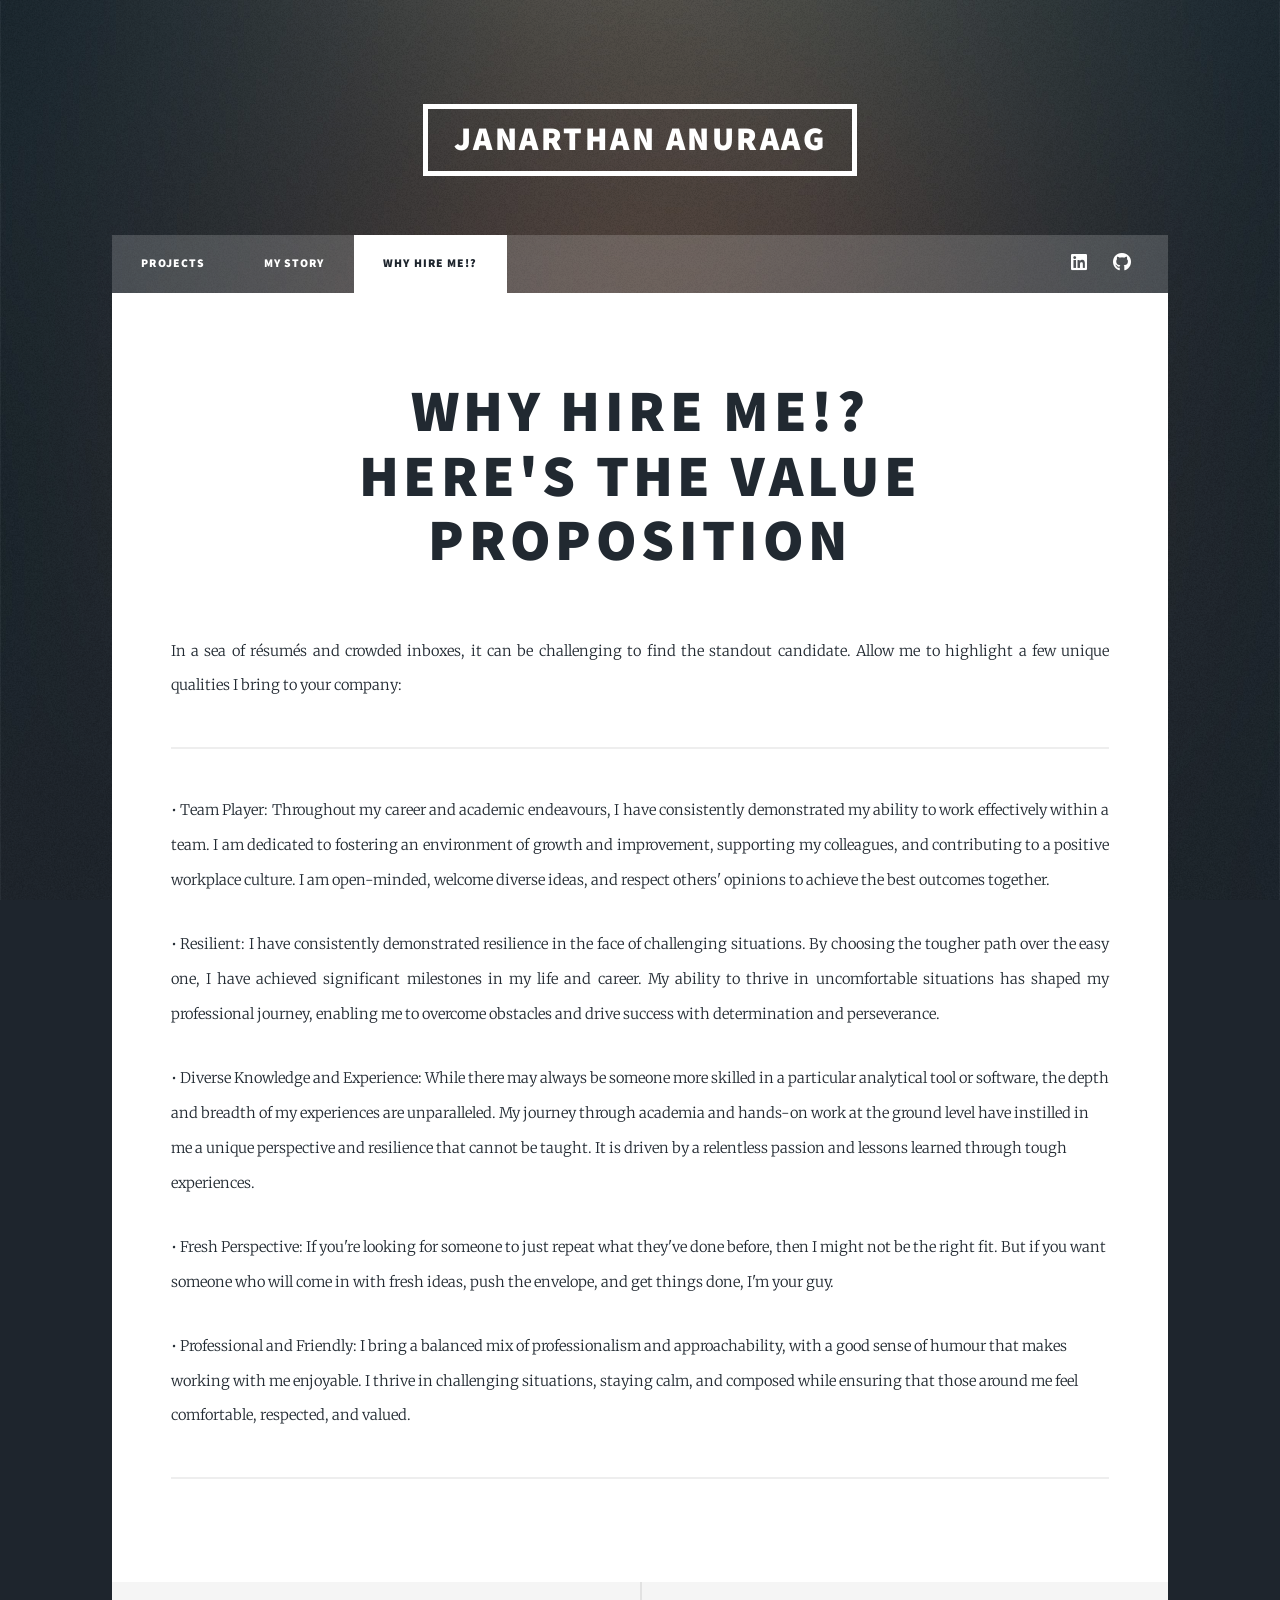
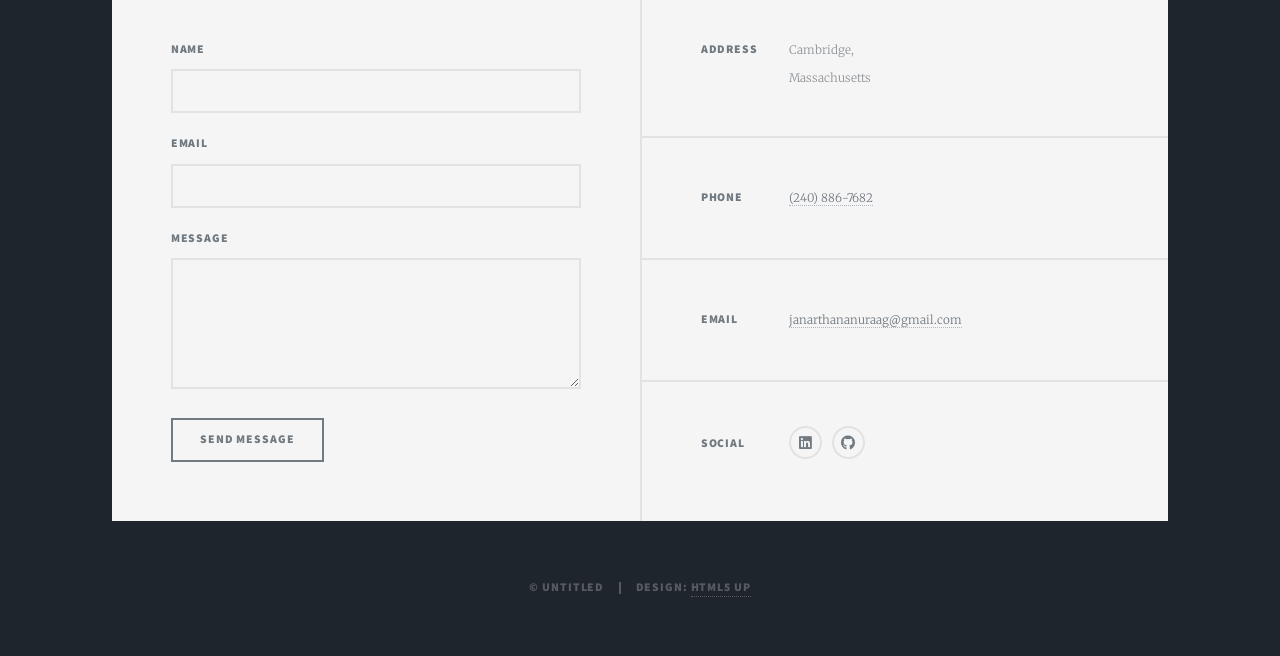
==== elements.html @ 9b458566 "Add files via upload Initial commit." ====
<!DOCTYPE HTML>
<!--
	Massively by HTML5 UP
	html5up.net | @ajlkn
	Free for personal and commercial use under the CCA 3.0 license (html5up.net/license)
-->
<html>
	<head>
		<title>Janarthan Anuraag Portfolio</title>
		<meta charset="utf-8" />
		<meta name="viewport" content="width=device-width, initial-scale=1, user-scalable=no" />
		<link rel="stylesheet" href="assets/css/main.css" />
		<noscript><link rel="stylesheet" href="assets/css/noscript.css" /></noscript>
	</head>
	<body class="is-preload">

		<!-- Wrapper -->
			<div id="wrapper">

				<!-- Header -->
					<header id="header">
						<a href="index.html" class="logo">Janarthan Anuraag</a>
					</header>

				<!-- Nav -->
					<nav id="nav">
						<ul class="links">
							<li><a href="index.html">PROJECTS</a></li>
							<li><a href="generic.html">MY STORY</a></li>
							<li class="active"><a href="elements.html">WHY HIRE ME!?</a></li>
						</ul>
						<ul class="icons">
							
							<li><a href="https://www.linkedin.com/in/januraag/" class="icon brands fa-linkedin"><span class="label">linkedin</span></a></li>
							<li><a href="https://github.com/Janarthan-Anuraag" class="icon brands fa-github"><span class="label">GitHub</span></a></li>
						</ul>
					</nav>

				<!-- Main -->
					<div id="main">

						<!-- Post -->
							<section class="post">
								<header class="major">
									<h1>Why Hire Me!?<br />
									HERE'S the VALUE PROPOSITION</h1>
								</header>

								<!-- Text stuff -->
									
									<p>In a sea of résumés and crowded inboxes, it can be challenging to find the standout candidate. Allow me to highlight a few unique qualities I bring to your company:</p>
									<hr />
									
										
									</header>
									<p>•	Team Player: Throughout my career and academic endeavours, I have consistently demonstrated my ability to work effectively within a team. I am dedicated to fostering an environment of growth and improvement, supporting my colleagues, and contributing to a positive workplace culture. I am open-minded, welcome diverse ideas, and respect others' opinions to achieve the best outcomes together.</p>
									<p>	•	Resilient: I have consistently demonstrated resilience in the face of challenging situations. By choosing the tougher path over the easy one, I have achieved significant milestones in my life and career. My ability to thrive in uncomfortable situations has shaped my professional journey, enabling me to overcome obstacles and drive success with determination and perseverance.</p>
										•	Diverse Knowledge and Experience: While there may always be someone more skilled in a particular analytical tool or software, the depth and breadth of my experiences are unparalleled. My journey through academia and hands-on work at the ground level have instilled in me a unique perspective and resilience that cannot be taught. It is driven by a relentless passion and lessons learned through tough experiences.</p>
										•	Fresh Perspective: If you're looking for someone to just repeat what they've done before, then I might not be the right fit. But if you want someone who will come in with fresh ideas, push the envelope, and get things done, I'm your guy.</p>
										•	Professional and Friendly: I bring a balanced mix of professionalism and approachability, with a good sense of humour that makes working with me enjoyable. I thrive in challenging situations, staying calm, and composed while ensuring that those around me feel comfortable, respected, and valued.
										</p>

									<hr />

								

					</div>

				<!-- Footer -->
					<footer id="footer">
						<section>
							<form method="post" action="#">
								<div class="fields">
									<div class="field">
										<label for="name">Name</label>
										<input type="text" name="name" id="name" />
									</div>
									<div class="field">
										<label for="email">Email</label>
										<input type="text" name="email" id="email" />
									</div>
									<div class="field">
										<label for="message">Message</label>
										<textarea name="message" id="message" rows="3"></textarea>
									</div>
								</div>
								<ul class="actions">
									<li><input type="submit" value="Send Message" /></li>
								</ul>
							</form>
						</section>
						<section class="split contact">
							<section class="alt">
								<h3>Address</h3>
								<p>Cambridge,<br />
								Massachusetts</p>
							</section>
							<section>
								<h3>Phone</h3>
								<p><a href="#">(240) 886-7682</a></p>
							</section>
							<section>
								<h3>Email</h3>
								<p><a href="#">janarthananuraag@gmail.com</a></p>
							</section>
							<section>
								<h3>Social</h3>
								<ul class="icons alt">
									
									<li><a href="https://www.linkedin.com/in/januraag/" class="icon brands alt fa-linkedin"><span class="label">linkedin</span></a></li>
									<li><a href="https://github.com/Janarthan-Anuraag" class="icon brands alt fa-github"><span class="label">GitHub</span></a></li>
								</ul>
							</section>
						</section>
					</footer>

				<!-- Copyright -->
					<div id="copyright">
						<ul><li>&copy; Untitled</li><li>Design: <a href="https://html5up.net">HTML5 UP</a></li></ul>
					</div>

			</div>

		<!-- Scripts -->
			<script src="assets/js/jquery.min.js"></script>
			<script src="assets/js/jquery.scrollex.min.js"></script>
			<script src="assets/js/jquery.scrolly.min.js"></script>
			<script src="assets/js/browser.min.js"></script>
			<script src="assets/js/breakpoints.min.js"></script>
			<script src="assets/js/util.js"></script>
			<script src="assets/js/main.js"></script>

	</body>
</html>
---- assets/css/main.css ----
@import url(fontawesome-all.min.css);
@import url("https://fonts.googleapis.com/css?family=Merriweather:300,700,300italic,700italic|Source+Sans+Pro:900");

/*
	Massively by HTML5 UP
	html5up.net | @ajlkn
	Free for personal and commercial use under the CCA 3.0 license (html5up.net/license)
*/

html, body, div, span, applet, object,
iframe, h1, h2, h3, h4, h5, h6, p, blockquote,
pre, a, abbr, acronym, address, big, cite,
code, del, dfn, em, img, ins, kbd, q, s, samp,
small, strike, strong, sub, sup, tt, var, b,
u, i, center, dl, dt, dd, ol, ul, li, fieldset,
form, label, legend, table, caption, tbody,
tfoot, thead, tr, th, td, article, aside,
canvas, details, embed, figure, figcaption,
footer, header, hgroup, menu, nav, output, ruby,
section, summary, time, mark, audio, video {
	margin: 0;
	padding: 0;
	border: 0;
	font-size: 100%;
	font: inherit;
	vertical-align: baseline;}

article, aside, details, figcaption, figure,
footer, header, hgroup, menu, nav, section {
	display: block;}

body {
	line-height: 1;
}

ol, ul {
	list-style: none;
}

blockquote, q {
	quotes: none;
}

	blockquote:before, blockquote:after, q:before, q:after {
		content: '';
		content: none;
	}

table {
	border-collapse: collapse;
	border-spacing: 0;
}

body {
	-webkit-text-size-adjust: none;
}

mark {
	background-color: transparent;
	color: inherit;
}

input::-moz-focus-inner {
	border: 0;
	padding: 0;
}

input, select, textarea {
	-moz-appearance: none;
	-webkit-appearance: none;
	-ms-appearance: none;
	appearance: none;
}

/* Basic */

	@-ms-viewport {
		width: device-width;
	}

	body {
		-ms-overflow-style: scrollbar;
	}

	@media screen and (max-width: 480px) {

		html, body {
			min-width: 320px;
		}

	}

	html {
		box-sizing: border-box;
	}

	*, *:before, *:after {
		box-sizing: inherit;
	}

	body {
		background-color: #1e252d;
	}

		body.is-preload *, body.is-preload *:before, body.is-preload *:after {
			-moz-animation: none !important;
			-webkit-animation: none !important;
			-ms-animation: none !important;
			animation: none !important;
			-moz-transition: none !important;
			-webkit-transition: none !important;
			-ms-transition: none !important;
			transition: none !important;
		}

/* Type */

	html {
		font-size: 16pt;
	}

		@media screen and (max-width: 1680px) {

			html {
				font-size: 12pt;
			}

		}

		@media screen and (max-width: 1280px) {

			html {
				font-size: 11pt;
			}

		}

		@media screen and (max-width: 360px) {

			html {
				font-size: 10pt;
			}

		}

	body {
		color: #212931;
	}

	body, input, select, textarea {
		font-family: "Merriweather", Georgia, serif;
		font-weight: 300;
		font-size: 1rem;
		line-height: 2.375;
	}

	a {
		-moz-transition: color 0.2s ease-in-out, background-color 0.2s ease-in-out, border-color 0.2s ease-in-out, box-shadow 0.2s ease-in-out;
		-webkit-transition: color 0.2s ease-in-out, background-color 0.2s ease-in-out, border-color 0.2s ease-in-out, box-shadow 0.2s ease-in-out;
		-ms-transition: color 0.2s ease-in-out, background-color 0.2s ease-in-out, border-color 0.2s ease-in-out, box-shadow 0.2s ease-in-out;
		transition: color 0.2s ease-in-out, background-color 0.2s ease-in-out, border-color 0.2s ease-in-out, box-shadow 0.2s ease-in-out;
		border-bottom: dotted 1px;
		text-decoration: none;
	}

		a:hover {
			border-bottom-color: transparent;
		}

	strong, b {
		font-weight: 600;
	}

	em, i {
		font-style: italic;
	}

	p {
		text-align: justify;
		margin: 0 0 2rem 0;
	}

	h1, h2, h3, h4, h5, h6 {
		font-family: "Source Sans Pro", Helvetica, sans-serif;
		font-weight: 900;
		line-height: 1.5;
		letter-spacing: 0.075em;
		text-transform: uppercase;
		margin: 0 0 1rem 0;
	}

		h1 a, h2 a, h3 a, h4 a, h5 a, h6 a {
			border-bottom: 0;
			color: inherit;
			text-decoration: none;
		}

	h1 {
		font-size: 4rem;
		line-height: 1.1;
		margin: 0 0 2rem 0;
	}

	h2 {
		font-size: 1.75rem;
		line-height: 1.3;
		margin: 0 0 1.5rem 0;
	}

	h3 {
		font-size: 1.25rem;
		margin: 0 0 1.5rem 0;
	}

	h4 {
		font-size: 1rem;
	}

	h5 {
		font-size: 0.9rem;
	}

	h6 {
		font-size: 0.8rem;
	}

	sub {
		font-size: 0.8rem;
		position: relative;
		top: 0.5rem;
	}

	sup {
		font-size: 0.8rem;
		position: relative;
		top: -0.5rem;
	}

	blockquote {
		border-left: solid 4px;
		font-style: italic;
		margin: 0 0 2rem 0;
		padding: 0.5rem 0 0.5rem 2rem;
	}

	code {
		border: solid 2px;
		font-family: "Courier New", monospace;
		font-size: 0.9rem;
		margin: 0 0.25rem;
		padding: 0.25rem 0.65rem;
	}

	pre {
		-webkit-overflow-scrolling: touch;
		font-family: "Courier New", monospace;
		font-size: 0.9rem;
		margin: 0 0 2rem 0;
	}

		pre code {
			display: block;
			line-height: 1.75;
			padding: 1rem 1.5rem;
			overflow-x: auto;
		}

	hr {
		border: 0;
		border-bottom: solid 2px;
		margin: 3rem 0;
	}

		hr.major {
			margin: 5rem 0;
		}

	.align-left {
		text-align: left;
	}

	.align-center {
		text-align: center;
	}

	.align-right {
		text-align: right;
	}

	input, select, textarea {
		color: #212931;
	}

	a {
		color: #212931;
		border-bottom-color: rgba(33, 41, 49, 0.5);
	}

		a:hover {
			border-bottom-color: transparent;
			color: #18bfef !important;
		}

	strong, b {
		color: #212931;
	}

	h1, h2, h3, h4, h5, h6 {
		color: #212931;
	}

	blockquote {
		border-left-color: #eeeeee;
	}

	code {
		background: rgba(220, 220, 220, 0.25);
		border-color: #eeeeee;
	}

	hr {
		border-bottom-color: #eeeeee;
	}

/* Row */

	.row {
		display: flex;
		flex-wrap: wrap;
		box-sizing: border-box;
		align-items: stretch;
	}

		.row > * {
			box-sizing: border-box;
		}

		.row.gtr-uniform > * > :last-child {
			margin-bottom: 0;
		}

		.row.aln-left {
			justify-content: flex-start;
		}

		.row.aln-center {
			justify-content: center;
		}

		.row.aln-right {
			justify-content: flex-end;
		}

		.row.aln-top {
			align-items: flex-start;
		}

		.row.aln-middle {
			align-items: center;
		}

		.row.aln-bottom {
			align-items: flex-end;
		}

		.row > .imp {
			order: -1;
		}

		.row > .col-1 {
			width: 8.33333%;
		}

		.row > .off-1 {
			margin-left: 8.33333%;
		}

		.row > .col-2 {
			width: 16.66667%;
		}

		.row > .off-2 {
			margin-left: 16.66667%;
		}

		.row > .col-3 {
			width: 25%;
		}

		.row > .off-3 {
			margin-left: 25%;
		}

		.row > .col-4 {
			width: 33.33333%;
		}

		.row > .off-4 {
			margin-left: 33.33333%;
		}

		.row > .col-5 {
			width: 41.66667%;
		}

		.row > .off-5 {
			margin-left: 41.66667%;
		}

		.row > .col-6 {
			width: 50%;
		}

		.row > .off-6 {
			margin-left: 50%;
		}

		.row > .col-7 {
			width: 58.33333%;
		}

		.row > .off-7 {
			margin-left: 58.33333%;
		}

		.row > .col-8 {
			width: 66.66667%;
		}

		.row > .off-8 {
			margin-left: 66.66667%;
		}

		.row > .col-9 {
			width: 75%;
		}

		.row > .off-9 {
			margin-left: 75%;
		}

		.row > .col-10 {
			width: 83.33333%;
		}

		.row > .off-10 {
			margin-left: 83.33333%;
		}

		.row > .col-11 {
			width: 91.66667%;
		}

		.row > .off-11 {
			margin-left: 91.66667%;
		}

		.row > .col-12 {
			width: 100%;
		}

		.row > .off-12 {
			margin-left: 100%;
		}

		.row.gtr-0 {
			margin-top: 0;
			margin-left: 0rem;
		}

			.row.gtr-0 > * {
				padding: 0 0 0 0rem;
			}

			.row.gtr-0.gtr-uniform {
				margin-top: 0rem;
			}

				.row.gtr-0.gtr-uniform > * {
					padding-top: 0rem;
				}

		.row.gtr-25 {
			margin-top: 0;
			margin-left: -0.375rem;
		}

			.row.gtr-25 > * {
				padding: 0 0 0 0.375rem;
			}

			.row.gtr-25.gtr-uniform {
				margin-top: -0.375rem;
			}

				.row.gtr-25.gtr-uniform > * {
					padding-top: 0.375rem;
				}

		.row.gtr-50 {
			margin-top: 0;
			margin-left: -0.75rem;
		}

			.row.gtr-50 > * {
				padding: 0 0 0 0.75rem;
			}

			.row.gtr-50.gtr-uniform {
				margin-top: -0.75rem;
			}

				.row.gtr-50.gtr-uniform > * {
					padding-top: 0.75rem;
				}

		.row {
			margin-top: 0;
			margin-left: -1.5rem;
		}

			.row > * {
				padding: 0 0 0 1.5rem;
			}

			.row.gtr-uniform {
				margin-top: -1.5rem;
			}

				.row.gtr-uniform > * {
					padding-top: 1.5rem;
				}

		.row.gtr-150 {
			margin-top: 0;
			margin-left: -2.25rem;
		}

			.row.gtr-150 > * {
				padding: 0 0 0 2.25rem;
			}

			.row.gtr-150.gtr-uniform {
				margin-top: -2.25rem;
			}

				.row.gtr-150.gtr-uniform > * {
					padding-top: 2.25rem;
				}

		.row.gtr-200 {
			margin-top: 0;
			margin-left: -3rem;
		}

			.row.gtr-200 > * {
				padding: 0 0 0 3rem;
			}

			.row.gtr-200.gtr-uniform {
				margin-top: -3rem;
			}

				.row.gtr-200.gtr-uniform > * {
					padding-top: 3rem;
				}

		@media screen and (max-width: 1680px) {

			.row {
				display: flex;
				flex-wrap: wrap;
				box-sizing: border-box;
				align-items: stretch;
			}

				.row > * {
					box-sizing: border-box;
				}

				.row.gtr-uniform > * > :last-child {
					margin-bottom: 0;
				}

				.row.aln-left {
					justify-content: flex-start;
				}

				.row.aln-center {
					justify-content: center;
				}

				.row.aln-right {
					justify-content: flex-end;
				}

				.row.aln-top {
					align-items: flex-start;
				}

				.row.aln-middle {
					align-items: center;
				}

				.row.aln-bottom {
					align-items: flex-end;
				}

				.row > .imp-xlarge {
					order: -1;
				}

				.row > .col-1-xlarge {
					width: 8.33333%;
				}

				.row > .off-1-xlarge {
					margin-left: 8.33333%;
				}

				.row > .col-2-xlarge {
					width: 16.66667%;
				}

				.row > .off-2-xlarge {
					margin-left: 16.66667%;
				}

				.row > .col-3-xlarge {
					width: 25%;
				}

				.row > .off-3-xlarge {
					margin-left: 25%;
				}

				.row > .col-4-xlarge {
					width: 33.33333%;
				}

				.row > .off-4-xlarge {
					margin-left: 33.33333%;
				}

				.row > .col-5-xlarge {
					width: 41.66667%;
				}

				.row > .off-5-xlarge {
					margin-left: 41.66667%;
				}

				.row > .col-6-xlarge {
					width: 50%;
				}

				.row > .off-6-xlarge {
					margin-left: 50%;
				}

				.row > .col-7-xlarge {
					width: 58.33333%;
				}

				.row > .off-7-xlarge {
					margin-left: 58.33333%;
				}

				.row > .col-8-xlarge {
					width: 66.66667%;
				}

				.row > .off-8-xlarge {
					margin-left: 66.66667%;
				}

				.row > .col-9-xlarge {
					width: 75%;
				}

				.row > .off-9-xlarge {
					margin-left: 75%;
				}

				.row > .col-10-xlarge {
					width: 83.33333%;
				}

				.row > .off-10-xlarge {
					margin-left: 83.33333%;
				}

				.row > .col-11-xlarge {
					width: 91.66667%;
				}

				.row > .off-11-xlarge {
					margin-left: 91.66667%;
				}

				.row > .col-12-xlarge {
					width: 100%;
				}

				.row > .off-12-xlarge {
					margin-left: 100%;
				}

				.row.gtr-0 {
					margin-top: 0;
					margin-left: 0rem;
				}

					.row.gtr-0 > * {
						padding: 0 0 0 0rem;
					}

					.row.gtr-0.gtr-uniform {
						margin-top: 0rem;
					}

						.row.gtr-0.gtr-uniform > * {
							padding-top: 0rem;
						}

				.row.gtr-25 {
					margin-top: 0;
					margin-left: -0.375rem;
				}

					.row.gtr-25 > * {
						padding: 0 0 0 0.375rem;
					}

					.row.gtr-25.gtr-uniform {
						margin-top: -0.375rem;
					}

						.row.gtr-25.gtr-uniform > * {
							padding-top: 0.375rem;
						}

				.row.gtr-50 {
					margin-top: 0;
					margin-left: -0.75rem;
				}

					.row.gtr-50 > * {
						padding: 0 0 0 0.75rem;
					}

					.row.gtr-50.gtr-uniform {
						margin-top: -0.75rem;
					}

						.row.gtr-50.gtr-uniform > * {
							padding-top: 0.75rem;
						}

				.row {
					margin-top: 0;
					margin-left: -1.5rem;
				}

					.row > * {
						padding: 0 0 0 1.5rem;
					}

					.row.gtr-uniform {
						margin-top: -1.5rem;
					}

						.row.gtr-uniform > * {
							padding-top: 1.5rem;
						}

				.row.gtr-150 {
					margin-top: 0;
					margin-left: -2.25rem;
				}

					.row.gtr-150 > * {
						padding: 0 0 0 2.25rem;
					}

					.row.gtr-150.gtr-uniform {
						margin-top: -2.25rem;
					}

						.row.gtr-150.gtr-uniform > * {
							padding-top: 2.25rem;
						}

				.row.gtr-200 {
					margin-top: 0;
					margin-left: -3rem;
				}

					.row.gtr-200 > * {
						padding: 0 0 0 3rem;
					}

					.row.gtr-200.gtr-uniform {
						margin-top: -3rem;
					}

						.row.gtr-200.gtr-uniform > * {
							padding-top: 3rem;
						}

		}

		@media screen and (max-width: 1280px) {

			.row {
				display: flex;
				flex-wrap: wrap;
				box-sizing: border-box;
				align-items: stretch;
			}

				.row > * {
					box-sizing: border-box;
				}

				.row.gtr-uniform > * > :last-child {
					margin-bottom: 0;
				}

				.row.aln-left {
					justify-content: flex-start;
				}

				.row.aln-center {
					justify-content: center;
				}

				.row.aln-right {
					justify-content: flex-end;
				}

				.row.aln-top {
					align-items: flex-start;
				}

				.row.aln-middle {
					align-items: center;
				}

				.row.aln-bottom {
					align-items: flex-end;
				}

				.row > .imp-large {
					order: -1;
				}

				.row > .col-1-large {
					width: 8.33333%;
				}

				.row > .off-1-large {
					margin-left: 8.33333%;
				}

				.row > .col-2-large {
					width: 16.66667%;
				}

				.row > .off-2-large {
					margin-left: 16.66667%;
				}

				.row > .col-3-large {
					width: 25%;
				}

				.row > .off-3-large {
					margin-left: 25%;
				}

				.row > .col-4-large {
					width: 33.33333%;
				}

				.row > .off-4-large {
					margin-left: 33.33333%;
				}

				.row > .col-5-large {
					width: 41.66667%;
				}

				.row > .off-5-large {
					margin-left: 41.66667%;
				}

				.row > .col-6-large {
					width: 50%;
				}

				.row > .off-6-large {
					margin-left: 50%;
				}

				.row > .col-7-large {
					width: 58.33333%;
				}

				.row > .off-7-large {
					margin-left: 58.33333%;
				}

				.row > .col-8-large {
					width: 66.66667%;
				}

				.row > .off-8-large {
					margin-left: 66.66667%;
				}

				.row > .col-9-large {
					width: 75%;
				}

				.row > .off-9-large {
					margin-left: 75%;
				}

				.row > .col-10-large {
					width: 83.33333%;
				}

				.row > .off-10-large {
					margin-left: 83.33333%;
				}

				.row > .col-11-large {
					width: 91.66667%;
				}

				.row > .off-11-large {
					margin-left: 91.66667%;
				}

				.row > .col-12-large {
					width: 100%;
				}

				.row > .off-12-large {
					margin-left: 100%;
				}

				.row.gtr-0 {
					margin-top: 0;
					margin-left: 0rem;
				}

					.row.gtr-0 > * {
						padding: 0 0 0 0rem;
					}

					.row.gtr-0.gtr-uniform {
						margin-top: 0rem;
					}

						.row.gtr-0.gtr-uniform > * {
							padding-top: 0rem;
						}

				.row.gtr-25 {
					margin-top: 0;
					margin-left: -0.375rem;
				}

					.row.gtr-25 > * {
						padding: 0 0 0 0.375rem;
					}

					.row.gtr-25.gtr-uniform {
						margin-top: -0.375rem;
					}

						.row.gtr-25.gtr-uniform > * {
							padding-top: 0.375rem;
						}

				.row.gtr-50 {
					margin-top: 0;
					margin-left: -0.75rem;
				}

					.row.gtr-50 > * {
						padding: 0 0 0 0.75rem;
					}

					.row.gtr-50.gtr-uniform {
						margin-top: -0.75rem;
					}

						.row.gtr-50.gtr-uniform > * {
							padding-top: 0.75rem;
						}

				.row {
					margin-top: 0;
					margin-left: -1.5rem;
				}

					.row > * {
						padding: 0 0 0 1.5rem;
					}

					.row.gtr-uniform {
						margin-top: -1.5rem;
					}

						.row.gtr-uniform > * {
							padding-top: 1.5rem;
						}

				.row.gtr-150 {
					margin-top: 0;
					margin-left: -2.25rem;
				}

					.row.gtr-150 > * {
						padding: 0 0 0 2.25rem;
					}

					.row.gtr-150.gtr-uniform {
						margin-top: -2.25rem;
					}

						.row.gtr-150.gtr-uniform > * {
							padding-top: 2.25rem;
						}

				.row.gtr-200 {
					margin-top: 0;
					margin-left: -3rem;
				}

					.row.gtr-200 > * {
						padding: 0 0 0 3rem;
					}

					.row.gtr-200.gtr-uniform {
						margin-top: -3rem;
					}

						.row.gtr-200.gtr-uniform > * {
							padding-top: 3rem;
						}

		}

		@media screen and (max-width: 980px) {

			.row {
				display: flex;
				flex-wrap: wrap;
				box-sizing: border-box;
				align-items: stretch;
			}

				.row > * {
					box-sizing: border-box;
				}

				.row.gtr-uniform > * > :last-child {
					margin-bottom: 0;
				}

				.row.aln-left {
					justify-content: flex-start;
				}

				.row.aln-center {
					justify-content: center;
				}

				.row.aln-right {
					justify-content: flex-end;
				}

				.row.aln-top {
					align-items: flex-start;
				}

				.row.aln-middle {
					align-items: center;
				}

				.row.aln-bottom {
					align-items: flex-end;
				}

				.row > .imp-medium {
					order: -1;
				}

				.row > .col-1-medium {
					width: 8.33333%;
				}

				.row > .off-1-medium {
					margin-left: 8.33333%;
				}

				.row > .col-2-medium {
					width: 16.66667%;
				}

				.row > .off-2-medium {
					margin-left: 16.66667%;
				}

				.row > .col-3-medium {
					width: 25%;
				}

				.row > .off-3-medium {
					margin-left: 25%;
				}

				.row > .col-4-medium {
					width: 33.33333%;
				}

				.row > .off-4-medium {
					margin-left: 33.33333%;
				}

				.row > .col-5-medium {
					width: 41.66667%;
				}

				.row > .off-5-medium {
					margin-left: 41.66667%;
				}

				.row > .col-6-medium {
					width: 50%;
				}

				.row > .off-6-medium {
					margin-left: 50%;
				}

				.row > .col-7-medium {
					width: 58.33333%;
				}

				.row > .off-7-medium {
					margin-left: 58.33333%;
				}

				.row > .col-8-medium {
					width: 66.66667%;
				}

				.row > .off-8-medium {
					margin-left: 66.66667%;
				}

				.row > .col-9-medium {
					width: 75%;
				}

				.row > .off-9-medium {
					margin-left: 75%;
				}

				.row > .col-10-medium {
					width: 83.33333%;
				}

				.row > .off-10-medium {
					margin-left: 83.33333%;
				}

				.row > .col-11-medium {
					width: 91.66667%;
				}

				.row > .off-11-medium {
					margin-left: 91.66667%;
				}

				.row > .col-12-medium {
					width: 100%;
				}

				.row > .off-12-medium {
					margin-left: 100%;
				}

				.row.gtr-0 {
					margin-top: 0;
					margin-left: 0rem;
				}

					.row.gtr-0 > * {
						padding: 0 0 0 0rem;
					}

					.row.gtr-0.gtr-uniform {
						margin-top: 0rem;
					}

						.row.gtr-0.gtr-uniform > * {
							padding-top: 0rem;
						}

				.row.gtr-25 {
					margin-top: 0;
					margin-left: -0.375rem;
				}

					.row.gtr-25 > * {
						padding: 0 0 0 0.375rem;
					}

					.row.gtr-25.gtr-uniform {
						margin-top: -0.375rem;
					}

						.row.gtr-25.gtr-uniform > * {
							padding-top: 0.375rem;
						}

				.row.gtr-50 {
					margin-top: 0;
					margin-left: -0.75rem;
				}

					.row.gtr-50 > * {
						padding: 0 0 0 0.75rem;
					}

					.row.gtr-50.gtr-uniform {
						margin-top: -0.75rem;
					}

						.row.gtr-50.gtr-uniform > * {
							padding-top: 0.75rem;
						}

				.row {
					margin-top: 0;
					margin-left: -1.5rem;
				}

					.row > * {
						padding: 0 0 0 1.5rem;
					}

					.row.gtr-uniform {
						margin-top: -1.5rem;
					}

						.row.gtr-uniform > * {
							padding-top: 1.5rem;
						}

				.row.gtr-150 {
					margin-top: 0;
					margin-left: -2.25rem;
				}

					.row.gtr-150 > * {
						padding: 0 0 0 2.25rem;
					}

					.row.gtr-150.gtr-uniform {
						margin-top: -2.25rem;
					}

						.row.gtr-150.gtr-uniform > * {
							padding-top: 2.25rem;
						}

				.row.gtr-200 {
					margin-top: 0;
					margin-left: -3rem;
				}

					.row.gtr-200 > * {
						padding: 0 0 0 3rem;
					}

					.row.gtr-200.gtr-uniform {
						margin-top: -3rem;
					}

						.row.gtr-200.gtr-uniform > * {
							padding-top: 3rem;
						}

		}

		@media screen and (max-width: 736px) {

			.row {
				display: flex;
				flex-wrap: wrap;
				box-sizing: border-box;
				align-items: stretch;
			}

				.row > * {
					box-sizing: border-box;
				}

				.row.gtr-uniform > * > :last-child {
					margin-bottom: 0;
				}

				.row.aln-left {
					justify-content: flex-start;
				}

				.row.aln-center {
					justify-content: center;
				}

				.row.aln-right {
					justify-content: flex-end;
				}

				.row.aln-top {
					align-items: flex-start;
				}

				.row.aln-middle {
					align-items: center;
				}

				.row.aln-bottom {
					align-items: flex-end;
				}

				.row > .imp-small {
					order: -1;
				}

				.row > .col-1-small {
					width: 8.33333%;
				}

				.row > .off-1-small {
					margin-left: 8.33333%;
				}

				.row > .col-2-small {
					width: 16.66667%;
				}

				.row > .off-2-small {
					margin-left: 16.66667%;
				}

				.row > .col-3-small {
					width: 25%;
				}

				.row > .off-3-small {
					margin-left: 25%;
				}

				.row > .col-4-small {
					width: 33.33333%;
				}

				.row > .off-4-small {
					margin-left: 33.33333%;
				}

				.row > .col-5-small {
					width: 41.66667%;
				}

				.row > .off-5-small {
					margin-left: 41.66667%;
				}

				.row > .col-6-small {
					width: 50%;
				}

				.row > .off-6-small {
					margin-left: 50%;
				}

				.row > .col-7-small {
					width: 58.33333%;
				}

				.row > .off-7-small {
					margin-left: 58.33333%;
				}

				.row > .col-8-small {
					width: 66.66667%;
				}

				.row > .off-8-small {
					margin-left: 66.66667%;
				}

				.row > .col-9-small {
					width: 75%;
				}

				.row > .off-9-small {
					margin-left: 75%;
				}

				.row > .col-10-small {
					width: 83.33333%;
				}

				.row > .off-10-small {
					margin-left: 83.33333%;
				}

				.row > .col-11-small {
					width: 91.66667%;
				}

				.row > .off-11-small {
					margin-left: 91.66667%;
				}

				.row > .col-12-small {
					width: 100%;
				}

				.row > .off-12-small {
					margin-left: 100%;
				}

				.row.gtr-0 {
					margin-top: 0;
					margin-left: 0rem;
				}

					.row.gtr-0 > * {
						padding: 0 0 0 0rem;
					}

					.row.gtr-0.gtr-uniform {
						margin-top: 0rem;
					}

						.row.gtr-0.gtr-uniform > * {
							padding-top: 0rem;
						}

				.row.gtr-25 {
					margin-top: 0;
					margin-left: -0.375rem;
				}

					.row.gtr-25 > * {
						padding: 0 0 0 0.375rem;
					}

					.row.gtr-25.gtr-uniform {
						margin-top: -0.375rem;
					}

						.row.gtr-25.gtr-uniform > * {
							padding-top: 0.375rem;
						}

				.row.gtr-50 {
					margin-top: 0;
					margin-left: -0.75rem;
				}

					.row.gtr-50 > * {
						padding: 0 0 0 0.75rem;
					}

					.row.gtr-50.gtr-uniform {
						margin-top: -0.75rem;
					}

						.row.gtr-50.gtr-uniform > * {
							padding-top: 0.75rem;
						}

				.row {
					margin-top: 0;
					margin-left: -1.5rem;
				}

					.row > * {
						padding: 0 0 0 1.5rem;
					}

					.row.gtr-uniform {
						margin-top: -1.5rem;
					}

						.row.gtr-uniform > * {
							padding-top: 1.5rem;
						}

				.row.gtr-150 {
					margin-top: 0;
					margin-left: -2.25rem;
				}

					.row.gtr-150 > * {
						padding: 0 0 0 2.25rem;
					}

					.row.gtr-150.gtr-uniform {
						margin-top: -2.25rem;
					}

						.row.gtr-150.gtr-uniform > * {
							padding-top: 2.25rem;
						}

				.row.gtr-200 {
					margin-top: 0;
					margin-left: -3rem;
				}

					.row.gtr-200 > * {
						padding: 0 0 0 3rem;
					}

					.row.gtr-200.gtr-uniform {
						margin-top: -3rem;
					}

						.row.gtr-200.gtr-uniform > * {
							padding-top: 3rem;
						}

		}

		@media screen and (max-width: 480px) {

			.row {
				display: flex;
				flex-wrap: wrap;
				box-sizing: border-box;
				align-items: stretch;
			}

				.row > * {
					box-sizing: border-box;
				}

				.row.gtr-uniform > * > :last-child {
					margin-bottom: 0;
				}

				.row.aln-left {
					justify-content: flex-start;
				}

				.row.aln-center {
					justify-content: center;
				}

				.row.aln-right {
					justify-content: flex-end;
				}

				.row.aln-top {
					align-items: flex-start;
				}

				.row.aln-middle {
					align-items: center;
				}

				.row.aln-bottom {
					align-items: flex-end;
				}

				.row > .imp-xsmall {
					order: -1;
				}

				.row > .col-1-xsmall {
					width: 8.33333%;
				}

				.row > .off-1-xsmall {
					margin-left: 8.33333%;
				}

				.row > .col-2-xsmall {
					width: 16.66667%;
				}

				.row > .off-2-xsmall {
					margin-left: 16.66667%;
				}

				.row > .col-3-xsmall {
					width: 25%;
				}

				.row > .off-3-xsmall {
					margin-left: 25%;
				}

				.row > .col-4-xsmall {
					width: 33.33333%;
				}

				.row > .off-4-xsmall {
					margin-left: 33.33333%;
				}

				.row > .col-5-xsmall {
					width: 41.66667%;
				}

				.row > .off-5-xsmall {
					margin-left: 41.66667%;
				}

				.row > .col-6-xsmall {
					width: 50%;
				}

				.row > .off-6-xsmall {
					margin-left: 50%;
				}

				.row > .col-7-xsmall {
					width: 58.33333%;
				}

				.row > .off-7-xsmall {
					margin-left: 58.33333%;
				}

				.row > .col-8-xsmall {
					width: 66.66667%;
				}

				.row > .off-8-xsmall {
					margin-left: 66.66667%;
				}

				.row > .col-9-xsmall {
					width: 75%;
				}

				.row > .off-9-xsmall {
					margin-left: 75%;
				}

				.row > .col-10-xsmall {
					width: 83.33333%;
				}

				.row > .off-10-xsmall {
					margin-left: 83.33333%;
				}

				.row > .col-11-xsmall {
					width: 91.66667%;
				}

				.row > .off-11-xsmall {
					margin-left: 91.66667%;
				}

				.row > .col-12-xsmall {
					width: 100%;
				}

				.row > .off-12-xsmall {
					margin-left: 100%;
				}

				.row.gtr-0 {
					margin-top: 0;
					margin-left: 0rem;
				}

					.row.gtr-0 > * {
						padding: 0 0 0 0rem;
					}

					.row.gtr-0.gtr-uniform {
						margin-top: 0rem;
					}

						.row.gtr-0.gtr-uniform > * {
							padding-top: 0rem;
						}

				.row.gtr-25 {
					margin-top: 0;
					margin-left: -0.375rem;
				}

					.row.gtr-25 > * {
						padding: 0 0 0 0.375rem;
					}

					.row.gtr-25.gtr-uniform {
						margin-top: -0.375rem;
					}

						.row.gtr-25.gtr-uniform > * {
							padding-top: 0.375rem;
						}

				.row.gtr-50 {
					margin-top: 0;
					margin-left: -0.75rem;
				}

					.row.gtr-50 > * {
						padding: 0 0 0 0.75rem;
					}

					.row.gtr-50.gtr-uniform {
						margin-top: -0.75rem;
					}

						.row.gtr-50.gtr-uniform > * {
							padding-top: 0.75rem;
						}

				.row {
					margin-top: 0;
					margin-left: -1.5rem;
				}

					.row > * {
						padding: 0 0 0 1.5rem;
					}

					.row.gtr-uniform {
						margin-top: -1.5rem;
					}

						.row.gtr-uniform > * {
							padding-top: 1.5rem;
						}

				.row.gtr-150 {
					margin-top: 0;
					margin-left: -2.25rem;
				}

					.row.gtr-150 > * {
						padding: 0 0 0 2.25rem;
					}

					.row.gtr-150.gtr-uniform {
						margin-top: -2.25rem;
					}

						.row.gtr-150.gtr-uniform > * {
							padding-top: 2.25rem;
						}

				.row.gtr-200 {
					margin-top: 0;
					margin-left: -3rem;
				}

					.row.gtr-200 > * {
						padding: 0 0 0 3rem;
					}

					.row.gtr-200.gtr-uniform {
						margin-top: -3rem;
					}

						.row.gtr-200.gtr-uniform > * {
							padding-top: 3rem;
						}

		}

		@media screen and (max-width: 360px) {

			.row {
				display: flex;
				flex-wrap: wrap;
				box-sizing: border-box;
				align-items: stretch;
			}

				.row > * {
					box-sizing: border-box;
				}

				.row.gtr-uniform > * > :last-child {
					margin-bottom: 0;
				}

				.row.aln-left {
					justify-content: flex-start;
				}

				.row.aln-center {
					justify-content: center;
				}

				.row.aln-right {
					justify-content: flex-end;
				}

				.row.aln-top {
					align-items: flex-start;
				}

				.row.aln-middle {
					align-items: center;
				}

				.row.aln-bottom {
					align-items: flex-end;
				}

				.row > .imp-xxsmall {
					order: -1;
				}

				.row > .col-1-xxsmall {
					width: 8.33333%;
				}

				.row > .off-1-xxsmall {
					margin-left: 8.33333%;
				}

				.row > .col-2-xxsmall {
					width: 16.66667%;
				}

				.row > .off-2-xxsmall {
					margin-left: 16.66667%;
				}

				.row > .col-3-xxsmall {
					width: 25%;
				}

				.row > .off-3-xxsmall {
					margin-left: 25%;
				}

				.row > .col-4-xxsmall {
					width: 33.33333%;
				}

				.row > .off-4-xxsmall {
					margin-left: 33.33333%;
				}

				.row > .col-5-xxsmall {
					width: 41.66667%;
				}

				.row > .off-5-xxsmall {
					margin-left: 41.66667%;
				}

				.row > .col-6-xxsmall {
					width: 50%;
				}

				.row > .off-6-xxsmall {
					margin-left: 50%;
				}

				.row > .col-7-xxsmall {
					width: 58.33333%;
				}

				.row > .off-7-xxsmall {
					margin-left: 58.33333%;
				}

				.row > .col-8-xxsmall {
					width: 66.66667%;
				}

				.row > .off-8-xxsmall {
					margin-left: 66.66667%;
				}

				.row > .col-9-xxsmall {
					width: 75%;
				}

				.row > .off-9-xxsmall {
					margin-left: 75%;
				}

				.row > .col-10-xxsmall {
					width: 83.33333%;
				}

				.row > .off-10-xxsmall {
					margin-left: 83.33333%;
				}

				.row > .col-11-xxsmall {
					width: 91.66667%;
				}

				.row > .off-11-xxsmall {
					margin-left: 91.66667%;
				}

				.row > .col-12-xxsmall {
					width: 100%;
				}

				.row > .off-12-xxsmall {
					margin-left: 100%;
				}

				.row.gtr-0 {
					margin-top: 0;
					margin-left: 0rem;
				}

					.row.gtr-0 > * {
						padding: 0 0 0 0rem;
					}

					.row.gtr-0.gtr-uniform {
						margin-top: 0rem;
					}

						.row.gtr-0.gtr-uniform > * {
							padding-top: 0rem;
						}

				.row.gtr-25 {
					margin-top: 0;
					margin-left: -0.375rem;
				}

					.row.gtr-25 > * {
						padding: 0 0 0 0.375rem;
					}

					.row.gtr-25.gtr-uniform {
						margin-top: -0.375rem;
					}

						.row.gtr-25.gtr-uniform > * {
							padding-top: 0.375rem;
						}

				.row.gtr-50 {
					margin-top: 0;
					margin-left: -0.75rem;
				}

					.row.gtr-50 > * {
						padding: 0 0 0 0.75rem;
					}

					.row.gtr-50.gtr-uniform {
						margin-top: -0.75rem;
					}

						.row.gtr-50.gtr-uniform > * {
							padding-top: 0.75rem;
						}

				.row {
					margin-top: 0;
					margin-left: -1.5rem;
				}

					.row > * {
						padding: 0 0 0 1.5rem;
					}

					.row.gtr-uniform {
						margin-top: -1.5rem;
					}

						.row.gtr-uniform > * {
							padding-top: 1.5rem;
						}

				.row.gtr-150 {
					margin-top: 0;
					margin-left: -2.25rem;
				}

					.row.gtr-150 > * {
						padding: 0 0 0 2.25rem;
					}

					.row.gtr-150.gtr-uniform {
						margin-top: -2.25rem;
					}

						.row.gtr-150.gtr-uniform > * {
							padding-top: 2.25rem;
						}

				.row.gtr-200 {
					margin-top: 0;
					margin-left: -3rem;
				}

					.row.gtr-200 > * {
						padding: 0 0 0 3rem;
					}

					.row.gtr-200.gtr-uniform {
						margin-top: -3rem;
					}

						.row.gtr-200.gtr-uniform > * {
							padding-top: 3rem;
						}

		}

/* Box */

	.box {
		border: solid 2px;
		margin-bottom: 2rem;
		padding: 1.5rem;
	}

		.box > :last-child,
		.box > :last-child > :last-child,
		.box > :last-child > :last-child > :last-child {
			margin-bottom: 0;
		}

		.box.alt {
			border: 0;
			border-radius: 0;
			padding: 0;
		}

	.box {
		border-color: #eeeeee;
	}

/* Button */

	input[type="submit"],
	input[type="reset"],
	input[type="button"],
	button,
	.button {
		-moz-appearance: none;
		-webkit-appearance: none;
		-ms-appearance: none;
		appearance: none;
		-moz-transition: background-color 0.2s ease-in-out, box-shadow 0.2s ease-in-out, color 0.2s ease-in-out;
		-webkit-transition: background-color 0.2s ease-in-out, box-shadow 0.2s ease-in-out, color 0.2s ease-in-out;
		-ms-transition: background-color 0.2s ease-in-out, box-shadow 0.2s ease-in-out, color 0.2s ease-in-out;
		transition: background-color 0.2s ease-in-out, box-shadow 0.2s ease-in-out, color 0.2s ease-in-out;
		border: 0;
		border-radius: 0;
		cursor: pointer;
		display: inline-block;
		font-family: "Source Sans Pro", Helvetica, sans-serif;
		font-size: 0.8rem;
		font-weight: 900;
		letter-spacing: 0.075em;
		height: 3rem;
		line-height: 3rem;
		padding: 0 2rem;
		text-align: center;
		text-decoration: none;
		text-transform: uppercase;
		white-space: nowrap;
	}

		input[type="submit"].icon:before,
		input[type="reset"].icon:before,
		input[type="button"].icon:before,
		button.icon:before,
		.button.icon:before {
			margin-right: 0.5rem;
		}

		input[type="submit"].icon.solo,
		input[type="reset"].icon.solo,
		input[type="button"].icon.solo,
		button.icon.solo,
		.button.icon.solo {
			position: relative;
			width: 4rem;
			height: 4rem;
			line-height: 4rem;
			border-radius: 4rem;
			text-indent: 4rem;
			overflow: hidden;
			padding: 0;
			white-space: nowrap;
		}

			input[type="submit"].icon.solo:before,
			input[type="reset"].icon.solo:before,
			input[type="button"].icon.solo:before,
			button.icon.solo:before,
			.button.icon.solo:before {
				position: absolute;
				display: block;
				top: 0;
				left: 0;
				width: inherit;
				height: inherit;
				line-height: inherit;
				font-size: 1.25rem;
				margin-right: 0;
				text-align: center;
				text-indent: 0;
			}

		input[type="submit"].fit,
		input[type="reset"].fit,
		input[type="button"].fit,
		button.fit,
		.button.fit {
			width: 100%;
		}

		input[type="submit"].small,
		input[type="reset"].small,
		input[type="button"].small,
		button.small,
		.button.small {
			font-size: 0.7rem;
			height: 2.5rem;
			line-height: 2.5rem;
			padding: 0 1.5rem;
		}

		input[type="submit"].large,
		input[type="reset"].large,
		input[type="button"].large,
		button.large,
		.button.large {
			font-size: 0.9rem;
			height: 3.5rem;
			line-height: 3.5rem;
			padding: 0 2.75rem;
		}

		@media screen and (max-width: 980px) {

			input[type="submit"],
			input[type="reset"],
			input[type="button"],
			button,
			.button {
				font-size: 0.9rem;
				height: 3.25rem;
				line-height: 3.25rem;
			}

				input[type="submit"].large,
				input[type="reset"].large,
				input[type="button"].large,
				button.large,
				.button.large {
					font-size: 1rem;
					height: 3.75rem;
					line-height: 3.75rem;
				}

		}

		input[type="submit"].disabled, input[type="submit"]:disabled,
		input[type="reset"].disabled,
		input[type="reset"]:disabled,
		input[type="button"].disabled,
		input[type="button"]:disabled,
		button.disabled,
		button:disabled,
		.button.disabled,
		.button:disabled {
			pointer-events: none;
			opacity: 0.25;
		}

	input[type="submit"],
	input[type="reset"],
	input[type="button"],
	button,
	.button {
		background-color: transparent;
		box-shadow: inset 0 0 0 2px #212931;
		color: #212931 !important;
	}

		input[type="submit"]:hover,
		input[type="reset"]:hover,
		input[type="button"]:hover,
		button:hover,
		.button:hover {
			box-shadow: inset 0 0 0 2px #18bfef;
			color: #18bfef !important;
		}

		input[type="submit"].primary,
		input[type="reset"].primary,
		input[type="button"].primary,
		button.primary,
		.button.primary {
			background-color: #212931;
			box-shadow: none;
			color: #ffffff !important;
		}

			input[type="submit"].primary:hover,
			input[type="reset"].primary:hover,
			input[type="button"].primary:hover,
			button.primary:hover,
			.button.primary:hover {
				background-color: #18bfef;
			}

/* Form */

	form {
		margin: 0 0 2rem 0;
	}

		form > :last-child {
			margin-bottom: 0;
		}

		form > .fields {
			display: -moz-flex;
			display: -webkit-flex;
			display: -ms-flex;
			display: flex;
			-moz-flex-wrap: wrap;
			-webkit-flex-wrap: wrap;
			-ms-flex-wrap: wrap;
			flex-wrap: wrap;
			width: calc(100% + 3rem);
			margin: -1.5rem 0 2rem -1.5rem;
		}

			form > .fields > .field {
				-moz-flex-grow: 0;
				-webkit-flex-grow: 0;
				-ms-flex-grow: 0;
				flex-grow: 0;
				-moz-flex-shrink: 0;
				-webkit-flex-shrink: 0;
				-ms-flex-shrink: 0;
				flex-shrink: 0;
				padding: 1.5rem 0 0 1.5rem;
				width: calc(100% - 1.5rem);
			}

				form > .fields > .field.half {
					width: calc(50% - 0.75rem);
				}

				form > .fields > .field.third {
					width: calc(100%/3 - 0.5rem);
				}

				form > .fields > .field.quarter {
					width: calc(25% - 0.375rem);
				}

		@media screen and (max-width: 480px) {

			form > .fields {
				width: calc(100% + 3rem);
				margin: -1.5rem 0 2rem -1.5rem;
			}

				form > .fields > .field {
					padding: 1.5rem 0 0 1.5rem;
					width: calc(100% - 1.5rem);
				}

					form > .fields > .field.half {
						width: calc(100% - 1.5rem);
					}

					form > .fields > .field.third {
						width: calc(100% - 1.5rem);
					}

					form > .fields > .field.quarter {
						width: calc(100% - 1.5rem);
					}

		}

	label {
		display: block;
		font-family: "Source Sans Pro", Helvetica, sans-serif;
		font-weight: 900;
		line-height: 1.5;
		letter-spacing: 0.075em;
		font-size: 0.8rem;
		text-transform: uppercase;
		margin: 0 0 0.75rem 0;
	}

		@media screen and (max-width: 980px) {

			label {
				font-size: 0.9rem;
			}

		}

	input[type="text"],
	input[type="password"],
	input[type="email"],
	select,
	textarea {
		-moz-appearance: none;
		-webkit-appearance: none;
		-ms-appearance: none;
		appearance: none;
		background: transparent;
		border-radius: 0;
		border: solid 2px;
		color: inherit;
		display: block;
		outline: 0;
		padding: 0 1rem;
		text-decoration: none;
		width: 100%;
	}

		input[type="text"]:invalid,
		input[type="password"]:invalid,
		input[type="email"]:invalid,
		select:invalid,
		textarea:invalid {
			box-shadow: none;
		}

	select {
		background-size: 1.25rem;
		background-repeat: no-repeat;
		background-position: calc(100% - 1rem) center;
		height: 3rem;
		padding-right: 3rem;
		text-overflow: ellipsis;
	}

		select:focus::-ms-value {
			background-color: transparent;
		}

		select::-ms-expand {
			display: none;
		}

	input[type="text"],
	input[type="password"],
	input[type="email"],
	select {
		height: 3rem;
	}

	textarea {
		padding: 0.75rem 1rem;
	}

	input[type="checkbox"],
	input[type="radio"] {
		-moz-appearance: none;
		-webkit-appearance: none;
		-ms-appearance: none;
		appearance: none;
		display: block;
		float: left;
		margin-right: -2rem;
		opacity: 0;
		width: 1rem;
		z-index: -1;
	}

		input[type="checkbox"] + label,
		input[type="radio"] + label {
			text-decoration: none;
			cursor: pointer;
			display: inline-block;
			font-size: 1rem;
			letter-spacing: 0;
			font-family: "Merriweather", Georgia, serif;
			text-transform: none;
			font-weight: 300;
			padding-left: 2.8rem;
			padding-right: 1rem;
			position: relative;
		}

			input[type="checkbox"] + label:before,
			input[type="radio"] + label:before {
				-moz-osx-font-smoothing: grayscale;
				-webkit-font-smoothing: antialiased;
				display: inline-block;
				font-style: normal;
				font-variant: normal;
				text-rendering: auto;
				line-height: 1;
				text-transform: none !important;
				font-family: 'Font Awesome 5 Free';
				font-weight: 900;
			}

			input[type="checkbox"] + label:before,
			input[type="radio"] + label:before {
				border-radius: 0;
				border: solid 2px;
				content: '';
				display: inline-block;
				font-size: 0.8rem;
				height: 1.8rem;
				left: 0;
				line-height: 1.65rem;
				position: absolute;
				text-align: center;
				top: -0.125rem;
				width: 1.8rem;
			}

		input[type="checkbox"]:checked + label:before,
		input[type="radio"]:checked + label:before {
			content: '\f00c';
		}

	input[type="checkbox"] + label:before {
		border-radius: 0;
	}

	input[type="radio"] + label:before {
		border-radius: 100%;
	}

	::-webkit-input-placeholder {
		opacity: 1.0;
	}

	:-moz-placeholder {
		opacity: 1.0;
	}

	::-moz-placeholder {
		opacity: 1.0;
	}

	:-ms-input-placeholder {
		opacity: 1.0;
	}

	label {
		color: #212931;
	}

	input[type="text"],
	input[type="password"],
	input[type="email"],
	select,
	textarea {
		border-color: #eeeeee;
	}

		input[type="text"]:focus,
		input[type="password"]:focus,
		input[type="email"]:focus,
		select:focus,
		textarea:focus {
			border-color: #18bfef;
		}

	select {
		background-image: url("data:image/svg+xml;charset=utf8,%3Csvg xmlns='http://www.w3.org/2000/svg' width='40' height='40' preserveAspectRatio='none' viewBox='0 0 40 40'%3E%3Cpath d='M9.4,12.3l10.4,10.4l10.4-10.4c0.2-0.2,0.5-0.4,0.9-0.4c0.3,0,0.6,0.1,0.9,0.4l3.3,3.3c0.2,0.2,0.4,0.5,0.4,0.9 c0,0.4-0.1,0.6-0.4,0.9L20.7,31.9c-0.2,0.2-0.5,0.4-0.9,0.4c-0.3,0-0.6-0.1-0.9-0.4L4.3,17.3c-0.2-0.2-0.4-0.5-0.4-0.9 c0-0.4,0.1-0.6,0.4-0.9l3.3-3.3c0.2-0.2,0.5-0.4,0.9-0.4S9.1,12.1,9.4,12.3z' fill='%23eeeeee' /%3E%3C/svg%3E");
	}

		select option {
			background-color: #ffffff;
			color: #212931;
		}

	.select-wrapper:before {
		color: #eeeeee;
	}

	input[type="checkbox"] + label,
	input[type="radio"] + label {
		color: #212931;
	}

		input[type="checkbox"] + label:before,
		input[type="radio"] + label:before {
			border-color: #eeeeee;
		}

	input[type="checkbox"]:checked + label:before,
	input[type="radio"]:checked + label:before {
		background-color: #212931;
		border-color: #212931;
		color: #ffffff;
	}

	input[type="checkbox"]:focus + label:before,
	input[type="radio"]:focus + label:before {
		border-color: #18bfef;
	}

	::-webkit-input-placeholder {
		color: #909498 !important;
	}

	:-moz-placeholder {
		color: #909498 !important;
	}

	::-moz-placeholder {
		color: #909498 !important;
	}

	:-ms-input-placeholder {
		color: #909498 !important;
	}

	.formerize-placeholder {
		color: #909498 !important;
	}

/* Icon */

	.icon {
		text-decoration: none;
		border-bottom: none;
		position: relative;
	}

		.icon:before {
			-moz-osx-font-smoothing: grayscale;
			-webkit-font-smoothing: antialiased;
			display: inline-block;
			font-style: normal;
			font-variant: normal;
			text-rendering: auto;
			line-height: 1;
			text-transform: none !important;
			font-family: 'Font Awesome 5 Free';
			font-weight: 400;
		}

		.icon > .label {
			display: none;
		}

		.icon:before {
			line-height: inherit;
		}

		.icon.solid:before {
			font-weight: 900;
		}

		.icon.brands:before {
			font-family: 'Font Awesome 5 Brands';
		}

/* Image */

	.image {
		border: 0;
		display: inline-block;
		position: relative;
	}

		.image img {
			display: block;
		}

		.image.left, .image.right {
			max-width: 40%;
		}

			.image.left img, .image.right img {
				width: 100%;
			}

		.image.left {
			float: left;
			margin: 0 2rem 2rem 0;
			top: 0.75rem;
		}

		.image.right {
			float: right;
			margin: 0 0 2rem 2rem;
			top: 0.75rem;
		}

		.image.fit {
			display: block;
			margin: 2.5rem 0;
			width: 100%;
		}

			.image.fit:first-child {
				margin-top: 0;
			}

			.image.fit img {
				width: 100%;
			}

		.image.main {
			display: block;
			margin: 4rem 0;
			width: 100%;
		}

			.image.main:first-child {
				margin-top: 0;
			}

			.image.main img {
				width: 100%;
			}

		@media screen and (max-width: 736px) {

			.image.fit {
				margin: 2rem 0;
			}

			.image.main {
				margin: 2rem 0;
			}

		}

	a.image {
		overflow: hidden;
	}

		a.image img {
			-moz-transition: -moz-transform 0.2s ease-out;
			-webkit-transition: -webkit-transform 0.2s ease-out;
			-ms-transition: -ms-transform 0.2s ease-out;
			transition: transform 0.2s ease-out;
		}

		a.image:hover img {
			-moz-transform: scale(1.05);
			-webkit-transform: scale(1.05);
			-ms-transform: scale(1.05);
			transform: scale(1.05);
		}

/* Actions */

	ul.actions {
		display: -moz-flex;
		display: -webkit-flex;
		display: -ms-flex;
		display: flex;
		cursor: default;
		list-style: none;
		margin-left: -1rem;
		padding-left: 0;
	}

		ul.actions li {
			padding: 0 0 0 1rem;
			vertical-align: middle;
		}

		ul.actions.special {
			-moz-justify-content: center;
			-webkit-justify-content: center;
			-ms-justify-content: center;
			justify-content: center;
			width: 100%;
			margin-left: 0;
		}

			ul.actions.special li:first-child {
				padding-left: 0;
			}

		ul.actions.stacked {
			-moz-flex-direction: column;
			-webkit-flex-direction: column;
			-ms-flex-direction: column;
			flex-direction: column;
			margin-left: 0;
		}

			ul.actions.stacked li {
				padding: 1.3rem 0 0 0;
			}

				ul.actions.stacked li:first-child {
					padding-top: 0;
				}

		ul.actions.fit {
			width: calc(100% + 1rem);
		}

			ul.actions.fit li {
				-moz-flex-grow: 1;
				-webkit-flex-grow: 1;
				-ms-flex-grow: 1;
				flex-grow: 1;
				-moz-flex-shrink: 1;
				-webkit-flex-shrink: 1;
				-ms-flex-shrink: 1;
				flex-shrink: 1;
				width: 100%;
			}

				ul.actions.fit li > * {
					width: 100%;
				}

			ul.actions.fit.stacked {
				width: 100%;
			}

		@media screen and (max-width: 480px) {

			ul.actions:not(.fixed) {
				-moz-flex-direction: column;
				-webkit-flex-direction: column;
				-ms-flex-direction: column;
				flex-direction: column;
				margin-left: 0;
				width: 100% !important;
			}

				ul.actions:not(.fixed) li {
					-moz-flex-grow: 1;
					-webkit-flex-grow: 1;
					-ms-flex-grow: 1;
					flex-grow: 1;
					-moz-flex-shrink: 1;
					-webkit-flex-shrink: 1;
					-ms-flex-shrink: 1;
					flex-shrink: 1;
					padding: 1rem 0 0 0;
					text-align: center;
					width: 100%;
				}

					ul.actions:not(.fixed) li > * {
						width: 100%;
					}

					ul.actions:not(.fixed) li:first-child {
						padding-top: 0;
					}

					ul.actions:not(.fixed) li input[type="submit"],
					ul.actions:not(.fixed) li input[type="reset"],
					ul.actions:not(.fixed) li input[type="button"],
					ul.actions:not(.fixed) li button,
					ul.actions:not(.fixed) li .button {
						width: 100%;
					}

						ul.actions:not(.fixed) li input[type="submit"].icon:before,
						ul.actions:not(.fixed) li input[type="reset"].icon:before,
						ul.actions:not(.fixed) li input[type="button"].icon:before,
						ul.actions:not(.fixed) li button.icon:before,
						ul.actions:not(.fixed) li .button.icon:before {
							margin-left: -0.5rem;
						}

		}

/* Icons */

	ul.icons {
		cursor: default;
		list-style: none;
		padding-left: 0;
	}

		ul.icons li {
			display: inline-block;
			padding: 0 0.5rem 0 0;
			vertical-align: middle;
		}

			ul.icons li:last-child {
				padding-right: 0;
			}

			ul.icons li .icon:before {
				width: 2.25rem;
				height: 2.25rem;
				line-height: 2.25rem;
				display: inline-block;
				text-align: center;
				border-radius: 100%;
				font-size: 1.25rem;
			}

		ul.icons.alt li .icon:before {
			-moz-transition: color 0.2s ease-in-out, background-color 0.2s ease-in-out, border-color 0.2s ease-in-out, box-shadow 0.2s ease-in-out;
			-webkit-transition: color 0.2s ease-in-out, background-color 0.2s ease-in-out, border-color 0.2s ease-in-out, box-shadow 0.2s ease-in-out;
			-ms-transition: color 0.2s ease-in-out, background-color 0.2s ease-in-out, border-color 0.2s ease-in-out, box-shadow 0.2s ease-in-out;
			transition: color 0.2s ease-in-out, background-color 0.2s ease-in-out, border-color 0.2s ease-in-out, box-shadow 0.2s ease-in-out;
			font-size: 1rem;
		}

/* List */

	ol {
		list-style: decimal;
		margin: 0 0 2rem 0;
		padding-left: 1.25rem;
	}

		ol li {
			padding-left: 0.25rem;
		}

	ul {
		list-style: disc;
		margin: 0 0 2rem 0;
		padding-left: 1rem;
	}

		ul li {
			padding-left: 0.5rem;
		}

		ul.divided {
			list-style: none;
			padding-left: 0;
		}

			ul.divided li {
				border-top: solid 1px;
				padding: 0.5rem 0;
			}

				ul.divided li:first-child {
					border-top: 0;
					padding-top: 0;
				}

	dl {
		margin: 0 0 2rem 0;
	}

		dl dt {
			display: block;
			font-weight: 600;
			margin: 0 0 1rem 0;
		}

		dl dd {
			margin-left: 2rem;
		}

	ul.divided li {
		border-top-color: #eeeeee;
	}

	ul.icons li a.icon:hover:before {
		color: #18bfef;
	}

	ul.icons.alt li .icon:before {
		box-shadow: inset 0 0 0 2px #eeeeee;
	}

	ul.icons.alt li a.icon:hover:before {
		box-shadow: inset 0 0 0 2px #18bfef;
	}

/* Section/Article */

	section.special, article.special {
		text-align: center;
	}

	header {
		cursor: default;
	}

		header > .date {
			display: block;
			font-size: 0.8rem;
			height: 1;
			margin: 0 0 1rem 0;
			position: relative;
		}

		header > p {
			font-style: italic;
		}

		header > h1 + p {
			font-size: 1.1rem;
			margin-top: -0.5rem;
			line-height: 2;
		}

		header > h2 + p {
			font-size: 1rem;
			margin-top: -0.75rem;
		}

		header > h3 + p {
			font-size: 0.9rem;
			margin-top: -0.75rem;
		}

		header > h4 + p {
			font-size: 0.8rem;
			margin-top: -0.75rem;
		}

		header.major {
			margin: 0 0 4rem 0;
			text-align: center;
		}

			header.major > :last-child {
				margin-bottom: 0;
			}

			header.major > p {
				margin-top: 0;
				text-align: center;
			}

			header.major > .date {
				font-size: 1rem;
				margin: 0 0 4rem 0;
			}

				header.major > .date:before, header.major > .date:after {
					content: '';
					display: block;
					position: absolute;
					top: 50%;
					width: calc(50% - 6rem);
					border-top: solid 2px;
				}

				header.major > .date:before {
					left: 0;
				}

				header.major > .date:after {
					right: 0;
				}

		@media screen and (max-width: 980px) {

			header br {
				display: none;
			}

		}

		@media screen and (max-width: 736px) {

			header.major {
				margin: 0 0 2rem 0;
			}

		}

	header.major .date:before, header.major .date:after {
		border-top-color: #eeeeee;
	}

/* Table */

	.table-wrapper {
		-webkit-overflow-scrolling: touch;
		overflow-x: auto;
	}

	table {
		margin: 0 0 2rem 0;
		width: 100%;
	}

		table tbody tr {
			border: solid 1px;
			border-left: 0;
			border-right: 0;
		}

		table td {
			padding: 0.75rem 0.75rem;
		}

		table th {
			font-family: "Source Sans Pro", Helvetica, sans-serif;
			font-size: 0.8rem;
			font-weight: 900;
			letter-spacing: 0.075em;
			line-height: 1.5;
			padding: 0 0.75rem 0.75rem 0.75rem;
			text-align: left;
			text-transform: uppercase;
		}

			@media screen and (max-width: 980px) {

				table th {
					font-size: 0.9rem;
				}

			}

		table thead {
			border-bottom: solid 2px;
		}

		table tfoot {
			border-top: solid 2px;
		}

		table.alt {
			border-collapse: separate;
		}

			table.alt tbody tr td {
				border: solid 1px;
				border-left-width: 0;
				border-top-width: 0;
			}

				table.alt tbody tr td:first-child {
					border-left-width: 1px;
				}

			table.alt tbody tr:first-child td {
				border-top-width: 1px;
			}

			table.alt thead {
				border-bottom: 0;
			}

			table.alt tfoot {
				border-top: 0;
			}

	table tbody tr {
		border-color: #eeeeee;
	}

		table tbody tr:nth-child(2n + 1) {
			background-color: rgba(220, 220, 220, 0.25);
		}

	table th {
		color: #212931;
	}

	table thead {
		border-bottom-color: #eeeeee;
	}

	table tfoot {
		border-top-color: #eeeeee;
	}

	table.alt tbody tr td {
		border-color: #eeeeee;
	}

/* Pagination */

	.pagination {
		display: -moz-inline-flex;
		display: -webkit-inline-flex;
		display: -ms-inline-flex;
		display: inline-flex;
		-moz-user-select: none;
		-webkit-user-select: none;
		-ms-user-select: none;
		user-select: none;
		cursor: default;
		list-style: none;
		margin: 0 0 2rem 2px;
		padding: 0;
	}

		.pagination a, .pagination span {
			-moz-transition: background-color 0.2s ease-in-out, border-color 0.2s ease-in-out, box-shadow 0.2s ease-in-out, color 0.2s ease-in-out;
			-webkit-transition: background-color 0.2s ease-in-out, border-color 0.2s ease-in-out, box-shadow 0.2s ease-in-out, color 0.2s ease-in-out;
			-ms-transition: background-color 0.2s ease-in-out, border-color 0.2s ease-in-out, box-shadow 0.2s ease-in-out, color 0.2s ease-in-out;
			transition: background-color 0.2s ease-in-out, border-color 0.2s ease-in-out, box-shadow 0.2s ease-in-out, color 0.2s ease-in-out;
			border: solid 2px;
			display: inline-block;
			font-family: "Source Sans Pro", Helvetica, sans-serif;
			font-size: 0.8rem;
			font-weight: 900;
			height: 3rem;
			letter-spacing: 0.075em;
			line-height: calc(3rem - 4px);
			margin-left: -2px;
			min-width: 3rem;
			position: relative;
			text-align: center;
			text-decoration: none;
			text-transform: uppercase;
		}

		.pagination .next, .pagination .previous {
			text-decoration: none;
			padding: 0 1.75rem;
		}

			.pagination .next:before, .pagination .previous:before {
				-moz-osx-font-smoothing: grayscale;
				-webkit-font-smoothing: antialiased;
				display: inline-block;
				font-style: normal;
				font-variant: normal;
				text-rendering: auto;
				line-height: 1;
				text-transform: none !important;
				font-family: 'Font Awesome 5 Free';
				font-weight: 900;
			}

			.pagination .next:before, .pagination .previous:before {
				display: inline-block;
				color: inherit !important;
				line-height: inherit;
			}

		.pagination .previous:before {
			content: '\f104';
			margin-right: 0.9375em;
		}

		.pagination .next:before {
			content: '\f105';
			float: right;
			margin-left: 0.9375em;
		}

		@media screen and (max-width: 980px) {

			.pagination a, .pagination span {
				font-size: 0.9rem;
			}

		}

		@media screen and (max-width: 480px) {

			.pagination .page, .pagination .extra {
				display: none;
			}

		}

	.pagination a, .pagination span {
		border-color: #eeeeee;
	}

	.pagination a {
		color: #212931 !important;
	}

		.pagination a:hover {
			color: #18bfef !important;
			border-color: #18bfef;
			z-index: 1;
		}

			.pagination a:hover + a,
			.pagination a:hover + span {
				border-left-color: #18bfef;
			}

		.pagination a.active {
			background-color: #eeeeee;
		}

	.pagination span {
		color: #eeeeee;
	}

/* Wrapper */

	#wrapper {
		-moz-transition: opacity 0.5s ease;
		-webkit-transition: opacity 0.5s ease;
		-ms-transition: opacity 0.5s ease;
		transition: opacity 0.5s ease;
		position: relative;
		z-index: 1;
		overflow: hidden;
	}

		#wrapper > .bg {
			position: absolute;
			top: 0;
			left: 0;
			width: 100%;
			height: 100%;
			background-color: #212931;
			background-image: url("../../images/overlay.png"), linear-gradient(0deg, rgba(0, 0, 0, 0.1), rgba(0, 0, 0, 0.1)), url("../../images/bg.jpg");
			background-size: auto,								auto,														100% auto;
			background-position: center,								center,														top center;
			background-repeat: repeat,								no-repeat,													no-repeat;
			background-attachment: scroll,								scroll,														scroll;
			z-index: -1;
		}

			#wrapper > .bg.fixed {
				position: fixed;
				width: 100vw;
				height: 100vh;
			}

		#wrapper.fade-in:before {
			pointer-events: none;
			-moz-transition: opacity 1s ease-in-out;
			-webkit-transition: opacity 1s ease-in-out;
			-ms-transition: opacity 1s ease-in-out;
			transition: opacity 1s ease-in-out;
			-moz-transition-delay: 0.75s;
			-webkit-transition-delay: 0.75s;
			-ms-transition-delay: 0.75s;
			transition-delay: 0.75s;
			background: #1e252d;
			content: '';
			display: block;
			height: 100%;
			left: 0;
			opacity: 0;
			position: fixed;
			top: 0;
			width: 100%;
		}

		body.is-preload #wrapper.fade-in:before {
			opacity: 1;
		}

		@media screen and (orientation: portrait) {

			#wrapper > .bg {
				background-size: auto,								auto,														auto 175%;
			}

		}

/* Intro */

	#intro {
		color: #ffffff;
		padding: 8rem 4rem 6rem 4rem ;
		-moz-align-items: center;
		-webkit-align-items: center;
		-ms-align-items: center;
		align-items: center;
		display: -moz-flex;
		display: -webkit-flex;
		display: -ms-flex;
		display: flex;
		-moz-flex-direction: column;
		-webkit-flex-direction: column;
		-ms-flex-direction: column;
		flex-direction: column;
		-moz-justify-content: -moz-flex-end;
		-webkit-justify-content: -webkit-flex-end;
		-ms-justify-content: -ms-flex-end;
		justify-content: flex-end;
		-moz-transition: opacity 1s ease, -moz-transform 1s ease;
		-webkit-transition: opacity 1s ease, -webkit-transform 1s ease;
		-ms-transition: opacity 1s ease, -ms-transform 1s ease;
		transition: opacity 1s ease, transform 1s ease;
		position: relative;
		cursor: default;
		text-align: center;
		z-index: 1;
		min-height: 100vh;
	}

		#intro input, #intro select, #intro textarea {
			color: #ffffff;
		}

		#intro a {
			color: #ffffff;
			border-bottom-color: rgba(255, 255, 255, 0.5);
		}

			#intro a:hover {
				border-bottom-color: transparent;
				color: #18bfef !important;
			}

		#intro strong, #intro b {
			color: #ffffff;
		}

		#intro h1, #intro h2, #intro h3, #intro h4, #intro h5, #intro h6 {
			color: #ffffff;
		}

		#intro blockquote {
			border-left-color: #ffffff;
		}

		#intro code {
			background: rgba(255, 255, 255, 0.075);
			border-color: #ffffff;
		}

		#intro hr {
			border-bottom-color: #ffffff;
		}

		#intro input[type="submit"],
		#intro input[type="reset"],
		#intro input[type="button"],
		#intro button,
		#intro .button {
			background-color: transparent;
			box-shadow: inset 0 0 0 2px #ffffff;
			color: #ffffff !important;
		}

			#intro input[type="submit"]:hover,
			#intro input[type="reset"]:hover,
			#intro input[type="button"]:hover,
			#intro button:hover,
			#intro .button:hover {
				box-shadow: inset 0 0 0 2px #18bfef;
				color: #18bfef !important;
			}

			#intro input[type="submit"].primary,
			#intro input[type="reset"].primary,
			#intro input[type="button"].primary,
			#intro button.primary,
			#intro .button.primary {
				background-color: #ffffff;
				box-shadow: none;
				color: #1e252d !important;
			}

				#intro input[type="submit"].primary:hover,
				#intro input[type="reset"].primary:hover,
				#intro input[type="button"].primary:hover,
				#intro button.primary:hover,
				#intro .button.primary:hover {
					background-color: #18bfef;
				}

		#intro h1 {
			font-size: 5rem;
			line-height: 1;
		}

		#intro p {
			font-size: 1.25rem;
			font-style: italic;
			margin-top: -0.25rem;
			text-align: center;
		}

		#intro + #header {
			margin-top: -20rem;
		}

			#intro + #header .logo {
				-moz-transform: translateY(2rem);
				-webkit-transform: translateY(2rem);
				-ms-transform: translateY(2rem);
				transform: translateY(2rem);
				opacity: 0;
				visibility: hidden;
			}

		#intro.hidden {
			pointer-events: none;
			-moz-transform: translateY(2rem);
			-webkit-transform: translateY(2rem);
			-ms-transform: translateY(2rem);
			transform: translateY(2rem);
			-moz-transition: opacity 0.5s ease, -moz-transform 0.5s ease, visibility 0.5s;
			-webkit-transition: opacity 0.5s ease, -webkit-transform 0.5s ease, visibility 0.5s;
			-ms-transition: opacity 0.5s ease, -ms-transform 0.5s ease, visibility 0.5s;
			transition: opacity 0.5s ease, transform 0.5s ease, visibility 0.5s;
			opacity: 0;
			visibility: hidden;
		}

			#intro.hidden + #header .logo {
				-moz-transform: translateY(0);
				-webkit-transform: translateY(0);
				-ms-transform: translateY(0);
				transform: translateY(0);
				opacity: 1;
				visibility: visible;
			}

		body.is-preload #intro {
			-moz-transform: translateY(2rem);
			-webkit-transform: translateY(2rem);
			-ms-transform: translateY(2rem);
			transform: translateY(2rem);
			opacity: 0;
		}

			body.is-preload #intro:not(.hidden) + #header + #nav {
				-moz-transform: translateY(4rem);
				-webkit-transform: translateY(4rem);
				-ms-transform: translateY(4rem);
				transform: translateY(4rem);
				opacity: 0;
			}

		@media screen and (max-width: 980px) {

			#intro {
				padding: 4rem 4rem 2rem 4rem ;
				min-height: 90vh;
			}

				#intro p br {
					display: none;
				}

				#intro + #header {
					margin-top: -14rem;
				}

		}

		@media screen and (max-width: 736px) {

			#intro {
				padding: 3rem 2rem 1rem 2rem ;
				min-height: 80vh;
			}

				#intro h1 {
					font-size: 3.25rem;
					line-height: 1.1;
					margin-bottom: 1rem;
				}

				#intro p {
					font-size: 1rem;
					margin-top: 0rem;
				}

				#intro .actions {
					display: none;
				}

		}

/* Header */

	#header {
		color: #ffffff;
		-moz-align-items: center;
		-webkit-align-items: center;
		-ms-align-items: center;
		align-items: center;
		display: -moz-flex;
		display: -webkit-flex;
		display: -ms-flex;
		display: flex;
		-moz-flex-direction: column;
		-webkit-flex-direction: column;
		-ms-flex-direction: column;
		flex-direction: column;
		-moz-justify-content: -moz-flex-end;
		-webkit-justify-content: -webkit-flex-end;
		-ms-justify-content: -ms-flex-end;
		justify-content: flex-end;
		pointer-events: none;
		-moz-user-select: none;
		-webkit-user-select: none;
		-ms-user-select: none;
		user-select: none;
		height: 20rem;
		padding-bottom: 8rem;
		position: relative;
		text-align: center;
		z-index: 2;
	}

		#header input, #header select, #header textarea {
			color: #ffffff;
		}

		#header a {
			color: #ffffff;
			border-bottom-color: rgba(255, 255, 255, 0.5);
		}

			#header a:hover {
				border-bottom-color: transparent;
				color: #18bfef !important;
			}

		#header strong, #header b {
			color: #ffffff;
		}

		#header h1, #header h2, #header h3, #header h4, #header h5, #header h6 {
			color: #ffffff;
		}

		#header blockquote {
			border-left-color: #ffffff;
		}

		#header code {
			background: rgba(255, 255, 255, 0.075);
			border-color: #ffffff;
		}

		#header hr {
			border-bottom-color: #ffffff;
		}

		#header .logo {
			-moz-transition: border-color 0.2s ease-in-out, color 0.2s ease-in-out, opacity 0.5s ease, -moz-transform 0.5s ease, visibility 0.5s;
			-webkit-transition: border-color 0.2s ease-in-out, color 0.2s ease-in-out, opacity 0.5s ease, -webkit-transform 0.5s ease, visibility 0.5s;
			-ms-transition: border-color 0.2s ease-in-out, color 0.2s ease-in-out, opacity 0.5s ease, -ms-transform 0.5s ease, visibility 0.5s;
			transition: border-color 0.2s ease-in-out, color 0.2s ease-in-out, opacity 0.5s ease, transform 0.5s ease, visibility 0.5s;
			pointer-events: auto;
			border-style: solid;
			border-color: #ffffff;
			border-width: 5px !important;
			font-family: "Source Sans Pro", Helvetica, sans-serif;
			font-size: 2.25rem;
			font-weight: 900;
			letter-spacing: 0.075em;
			line-height: 1;
			padding: 1rem 1.75rem;
			text-transform: uppercase;
			visibility: visible;
		}

			#header .logo:hover {
				border-color: #18bfef !important;
				color: #18bfef !important;
			}

		@media screen and (max-width: 980px) {

			#header {
				height: 14rem;
				padding-bottom: 4rem;
			}

		}

		@media screen and (max-width: 736px) {

			#header {
				padding-bottom: 3rem;
			}

				#header .logo {
					font-size: 1.75rem;
					border-width: 3px !important;
				}

		}

/* Nav */

	#nav {
		color: #ffffff;
		display: -moz-flex;
		display: -webkit-flex;
		display: -ms-flex;
		display: flex;
		-moz-transition: -moz-transform 1s ease, opacity 1s ease;
		-webkit-transition: -webkit-transform 1s ease, opacity 1s ease;
		-ms-transition: -ms-transform 1s ease, opacity 1s ease;
		transition: transform 1s ease, opacity 1s ease;
		background: rgba(255, 255, 255, 0.175);
		height: 4rem;
		line-height: 4rem;
		margin: -4rem auto 0 auto;
		overflow: hidden;
		padding: 0 2rem 0 0;
		position: relative;
		width: calc(100% - 4rem);
		max-width: 72rem;
		z-index: 2;
	}

		#nav ul.divided li {
			border-top-color: #ffffff;
		}

		#nav ul.icons li a.icon:hover:before {
			color: #18bfef;
		}

		#nav ul.icons.alt li .icon:before {
			box-shadow: inset 0 0 0 2px #ffffff;
		}

		#nav ul.icons.alt li a.icon:hover:before {
			box-shadow: inset 0 0 0 2px #18bfef;
		}

		#nav input, #nav select, #nav textarea {
			color: #ffffff;
		}

		#nav a {
			color: #ffffff;
			border-bottom-color: rgba(255, 255, 255, 0.5);
		}

			#nav a:hover {
				border-bottom-color: transparent;
				color: #18bfef !important;
			}

		#nav strong, #nav b {
			color: #ffffff;
		}

		#nav h1, #nav h2, #nav h3, #nav h4, #nav h5, #nav h6 {
			color: #ffffff;
		}

		#nav blockquote {
			border-left-color: #ffffff;
		}

		#nav code {
			background: rgba(255, 255, 255, 0.075);
			border-color: #ffffff;
		}

		#nav hr {
			border-bottom-color: #ffffff;
		}

		#nav ul.links {
			display: -moz-flex;
			display: -webkit-flex;
			display: -ms-flex;
			display: flex;
			-moz-flex-grow: 1;
			-webkit-flex-grow: 1;
			-ms-flex-grow: 1;
			flex-grow: 1;
			-moz-flex-shrink: 1;
			-webkit-flex-shrink: 1;
			-ms-flex-shrink: 1;
			flex-shrink: 1;
			font-family: "Source Sans Pro", Helvetica, sans-serif;
			font-weight: 900;
			letter-spacing: 0.075em;
			list-style: none;
			margin-bottom: 0;
			padding-left: 0;
			text-transform: uppercase;
		}

			#nav ul.links li {
				display: block;
				padding-left: 0;
			}

				#nav ul.links li a {
					-moz-transition: background-color 0.2s ease-in-out, color 0.2s ease-in-out;
					-webkit-transition: background-color 0.2s ease-in-out, color 0.2s ease-in-out;
					-ms-transition: background-color 0.2s ease-in-out, color 0.2s ease-in-out;
					transition: background-color 0.2s ease-in-out, color 0.2s ease-in-out;
					display: block;
					font-size: 0.8rem;
					outline: none;
					padding: 0 2rem;
				}

					#nav ul.links li a:hover {
						color: inherit !important;
						background-color: rgba(255, 255, 255, 0.1);
					}

				#nav ul.links li.active {
					background-color: #ffffff;
				}

					#nav ul.links li.active a {
						color: #1e252d;
					}

						#nav ul.links li.active a:hover {
							color: #18bfef !important;
						}

		#nav ul.icons {
			-moz-flex-grow: 0;
			-webkit-flex-grow: 0;
			-ms-flex-grow: 0;
			flex-grow: 0;
			-moz-flex-shrink: 0;
			-webkit-flex-shrink: 0;
			-ms-flex-shrink: 0;
			flex-shrink: 0;
			margin-bottom: 0;
		}

		@media screen and (max-width: 980px) {

			#nav {
				display: none;
			}

		}

/* Main */

	#main {
		background-color: #ffffff;
		position: relative;
		margin: 0 auto;
		width: calc(100% - 4rem);
		max-width: 72rem;
		z-index: 2;
	}

		#main > * {
			padding: 4rem 4rem 2rem 4rem ;
			border-top: solid 2px #eeeeee;
			margin: 0;
		}

			#main > *:first-child {
				border-top: 0;
			}

		#main > footer {
			text-align: center;
		}

		#main > .post {
			padding: 8rem 8rem 6rem 8rem ;
		}

			#main > .post header.major > .date {
				margin-top: -2rem;
			}

			#main > .post header.major > h1, #main > .post header.major h2 {
				font-size: 4rem;
				line-height: 1.1;
				margin: 0 0 2rem 0;
			}

			#main > .post.featured {
				text-align: center;
			}

			@media screen and (max-width: 1280px) {

				#main > .post {
					padding: 6rem 4rem 4rem 4rem ;
				}

			}

			@media screen and (max-width: 736px) {

				#main > .post {
					padding: 4rem 2rem 2rem 2rem ;
				}

					#main > .post header.major > .date {
						margin-top: -1rem;
						margin-bottom: 2rem;
					}

					#main > .post header.major > h1, #main > .post header.major h2 {
						font-size: 2.5rem;
						line-height: 1.2;
						margin: 0 0 1.5rem 0;
					}

			}

		#main > .posts {
			display: -moz-flex;
			display: -webkit-flex;
			display: -ms-flex;
			display: flex;
			-moz-flex-wrap: wrap;
			-webkit-flex-wrap: wrap;
			-ms-flex-wrap: wrap;
			flex-wrap: wrap;
			-moz-align-items: -moz-stretch;
			-webkit-align-items: -webkit-stretch;
			-ms-align-items: -ms-stretch;
			align-items: stretch;
			text-align: center;
			width: 100%;
			padding: 0;
		}

			#main > .posts > * {
				-moz-flex-shrink: 1;
				-webkit-flex-shrink: 1;
				-ms-flex-shrink: 1;
				flex-shrink: 1;
				-moz-flex-grow: 0;
				-webkit-flex-grow: 0;
				-ms-flex-grow: 0;
				flex-grow: 0;
			}

			#main > .posts > * {
				width: 50%;
			}

			#main > .posts > * {
				padding: 4rem;
				width: 50%;
			}

			#main > .posts > article {
				border-color: #eeeeee;
				border-left-width: 2px;
				border-style: solid;
				border-top-width: 2px;
				text-align: center;
			}

				#main > .posts > article > :last-child {
					margin-bottom: 0;
				}

				#main > .posts > article:nth-child(2n - 1) {
					border-left-width: 0;
				}

				#main > .posts > article:nth-child(-n + 2) {
					border-top-width: 0;
				}

			@media screen and (max-width: 980px) {

				#main > .posts > * {
					width: 50%;
				}

				#main > .posts > * {
					padding: 2.5rem;
					width: 50%;
				}

			}

			@media screen and (max-width: 736px) {

				#main > .posts > * {
					width: 100%;
				}

				#main > .posts > * {
					padding: 2rem;
					width: 100%;
				}

				#main > .posts > article:nth-child(2n - 1) {
					border-left-width: 2px;
				}

				#main > .posts > article:nth-child(-n + 2) {
					border-top-width: 2px;
				}

				#main > .posts > article:nth-child(n) {
					border-left-width: 0;
				}

				#main > .posts > article:nth-child(-n + 1) {
					border-top-width: 0;
				}

				#main > .posts > article .image {
					max-width: 25rem;
					margin-left: auto;
					margin-right: auto;
				}

			}

		@media screen and (max-width: 736px) {

			#main > * {
				padding: 2rem 2rem 0.1rem 2rem ;
			}

		}

		@media screen and (max-width: 480px) {

			#main {
				width: 100%;
			}

		}

/* Footer */

	#footer {
		color: #717981;
		display: -moz-flex;
		display: -webkit-flex;
		display: -ms-flex;
		display: flex;
		background-color: #f5f5f5;
		color: #909498;
		cursor: default;
		position: relative;
		margin: 0 auto;
		width: calc(100% - 4rem);
		max-width: 72rem;
		z-index: 2;
	}

		#footer input, #footer select, #footer textarea {
			color: #717981;
		}

		#footer a {
			color: #717981;
			border-bottom-color: rgba(113, 121, 129, 0.5);
		}

			#footer a:hover {
				border-bottom-color: transparent;
				color: #18bfef !important;
			}

		#footer strong, #footer b {
			color: #717981;
		}

		#footer h1, #footer h2, #footer h3, #footer h4, #footer h5, #footer h6 {
			color: #717981;
		}

		#footer blockquote {
			border-left-color: #e2e2e2;
		}

		#footer code {
			background: rgba(220, 220, 220, 0.5);
			border-color: #e2e2e2;
		}

		#footer hr {
			border-bottom-color: #e2e2e2;
		}

		#footer .box {
			border-color: #e2e2e2;
		}

		#footer input[type="submit"],
		#footer input[type="reset"],
		#footer input[type="button"],
		#footer button,
		#footer .button {
			background-color: transparent;
			box-shadow: inset 0 0 0 2px #717981;
			color: #717981 !important;
		}

			#footer input[type="submit"]:hover,
			#footer input[type="reset"]:hover,
			#footer input[type="button"]:hover,
			#footer button:hover,
			#footer .button:hover {
				box-shadow: inset 0 0 0 2px #18bfef;
				color: #18bfef !important;
			}

			#footer input[type="submit"].primary,
			#footer input[type="reset"].primary,
			#footer input[type="button"].primary,
			#footer button.primary,
			#footer .button.primary {
				background-color: #717981;
				box-shadow: none;
				color: #f5f5f5 !important;
			}

				#footer input[type="submit"].primary:hover,
				#footer input[type="reset"].primary:hover,
				#footer input[type="button"].primary:hover,
				#footer button.primary:hover,
				#footer .button.primary:hover {
					background-color: #18bfef;
				}

		#footer label {
			color: #717981;
		}

		#footer input[type="text"],
		#footer input[type="password"],
		#footer input[type="email"],
		#footer select,
		#footer textarea {
			border-color: #e2e2e2;
		}

			#footer input[type="text"]:focus,
			#footer input[type="password"]:focus,
			#footer input[type="email"]:focus,
			#footer select:focus,
			#footer textarea:focus {
				border-color: #18bfef;
			}

		#footer select {
			background-image: url("data:image/svg+xml;charset=utf8,%3Csvg xmlns='http://www.w3.org/2000/svg' width='40' height='40' preserveAspectRatio='none' viewBox='0 0 40 40'%3E%3Cpath d='M9.4,12.3l10.4,10.4l10.4-10.4c0.2-0.2,0.5-0.4,0.9-0.4c0.3,0,0.6,0.1,0.9,0.4l3.3,3.3c0.2,0.2,0.4,0.5,0.4,0.9 c0,0.4-0.1,0.6-0.4,0.9L20.7,31.9c-0.2,0.2-0.5,0.4-0.9,0.4c-0.3,0-0.6-0.1-0.9-0.4L4.3,17.3c-0.2-0.2-0.4-0.5-0.4-0.9 c0-0.4,0.1-0.6,0.4-0.9l3.3-3.3c0.2-0.2,0.5-0.4,0.9-0.4S9.1,12.1,9.4,12.3z' fill='%23e2e2e2' /%3E%3C/svg%3E");
		}

			#footer select option {
				background-color: #f5f5f5;
				color: #717981;
			}

		#footer .select-wrapper:before {
			color: #e2e2e2;
		}

		#footer input[type="checkbox"] + label,
		#footer input[type="radio"] + label {
			color: #717981;
		}

			#footer input[type="checkbox"] + label:before,
			#footer input[type="radio"] + label:before {
				border-color: #e2e2e2;
			}

		#footer input[type="checkbox"]:checked + label:before,
		#footer input[type="radio"]:checked + label:before {
			background-color: #717981;
			border-color: #717981;
			color: #f5f5f5;
		}

		#footer input[type="checkbox"]:focus + label:before,
		#footer input[type="radio"]:focus + label:before {
			border-color: #18bfef;
		}

		#footer ::-webkit-input-placeholder {
			color: #b3b7bb !important;
		}

		#footer :-moz-placeholder {
			color: #b3b7bb !important;
		}

		#footer ::-moz-placeholder {
			color: #b3b7bb !important;
		}

		#footer :-ms-input-placeholder {
			color: #b3b7bb !important;
		}

		#footer .formerize-placeholder {
			color: #b3b7bb !important;
		}

		#footer ul.divided li {
			border-top-color: #e2e2e2;
		}

		#footer ul.icons li a.icon:hover:before {
			color: #18bfef;
		}

		#footer ul.icons.alt li .icon:before {
			box-shadow: inset 0 0 0 2px #e2e2e2;
		}

		#footer ul.icons.alt li a.icon:hover:before {
			box-shadow: inset 0 0 0 2px #18bfef;
		}

		#footer header.major .date:before, #footer header.major .date:after {
			border-top-color: #e2e2e2;
		}

		#footer table tbody tr {
			border-color: #e2e2e2;
		}

			#footer table tbody tr:nth-child(2n + 1) {
				background-color: rgba(220, 220, 220, 0.5);
			}

		#footer table th {
			color: #717981;
		}

		#footer table thead {
			border-bottom-color: #e2e2e2;
		}

		#footer table tfoot {
			border-top-color: #e2e2e2;
		}

		#footer table.alt tbody tr td {
			border-color: #e2e2e2;
		}

		#footer .pagination a, #footer .pagination span {
			border-color: #e2e2e2;
		}

		#footer .pagination a {
			color: #717981 !important;
		}

			#footer .pagination a:hover {
				color: #18bfef !important;
				border-color: #18bfef;
				z-index: 1;
			}

				#footer .pagination a:hover + a,
				#footer .pagination a:hover + span {
					border-left-color: #18bfef;
				}

			#footer .pagination a.active {
				background-color: #e2e2e2;
			}

		#footer .pagination span {
			color: #e2e2e2;
		}

		#footer > section {
			-moz-flex-basis: 50%;
			-webkit-flex-basis: 50%;
			-ms-flex-basis: 50%;
			flex-basis: 50%;
			-moz-flex-grow: 1;
			-webkit-flex-grow: 1;
			-ms-flex-grow: 1;
			flex-grow: 1;
			-moz-flex-shrink: 1;
			-webkit-flex-shrink: 1;
			-ms-flex-shrink: 1;
			flex-shrink: 1;
			padding: 4rem 4rem 2rem 4rem ;
			border-left: solid 2px #e2e2e2;
		}

			#footer > section:first-child {
				border-left: 0;
			}

			#footer > section.split {
				display: -moz-flex;
				display: -webkit-flex;
				display: -ms-flex;
				display: flex;
				-moz-flex-direction: column;
				-webkit-flex-direction: column;
				-ms-flex-direction: column;
				flex-direction: column;
				padding: 0;
			}

				#footer > section.split > section {
					padding: 3rem 4rem 1rem 4rem ;
					border-top: solid 2px #e2e2e2;
				}

					#footer > section.split > section:first-child {
						padding: 5rem 4rem 1rem 4rem ;
						border-top: 0;
					}

					#footer > section.split > section:last-child {
						padding: 3rem 4rem 3rem 4rem ;
					}

				#footer > section.split.contact > section {
					display: -moz-flex;
					display: -webkit-flex;
					display: -ms-flex;
					display: flex;
					-moz-align-items: center;
					-webkit-align-items: center;
					-ms-align-items: center;
					align-items: center;
					padding: 3.15rem 4rem;
				}

					#footer > section.split.contact > section > * {
						margin-bottom: 0;
					}

					#footer > section.split.contact > section > :first-child {
						-moz-flex-shrink: 0;
						-webkit-flex-shrink: 0;
						-ms-flex-shrink: 0;
						flex-shrink: 0;
						-moz-flex-grow: 0;
						-webkit-flex-grow: 0;
						-ms-flex-grow: 0;
						flex-grow: 0;
						width: 6rem;
					}

					#footer > section.split.contact > section > :last-child {
						-moz-flex-shrink: 1;
						-webkit-flex-shrink: 1;
						-ms-flex-shrink: 1;
						flex-shrink: 1;
						-moz-flex-grow: 1;
						-webkit-flex-grow: 1;
						-ms-flex-grow: 1;
						flex-grow: 1;
					}

					#footer > section.split.contact > section:first-child {
						padding: 4rem 4rem 3rem 4rem;
					}

					#footer > section.split.contact > section:last-child {
						padding: 3rem 4rem 4rem 4rem;
					}

					#footer > section.split.contact > section.alt {
						-moz-align-items: -moz-flex-start;
						-webkit-align-items: -webkit-flex-start;
						-ms-align-items: -ms-flex-start;
						align-items: flex-start;
					}

						#footer > section.split.contact > section.alt > :last-child {
							margin-top: -0.325rem;
						}

		#footer form label,
		#footer h3,
		#footer p {
			font-size: 0.8rem;
		}

		@media screen and (max-width: 980px) {

			#footer {
				display: block;
			}

				#footer > section {
					border-top: solid 2px #e2e2e2;
				}

					#footer > section:first-child {
						border-top: 0;
					}

					#footer > section.split > section {
						padding: 4rem 4rem 2rem 4rem ;
					}

						#footer > section.split > section:first-child {
							padding: 4rem 4rem 2rem 4rem ;
						}

						#footer > section.split > section:last-child {
							padding: 4rem 4rem 2rem 4rem ;
						}

					#footer > section.split.contact > section {
						padding: 4rem;
					}

						#footer > section.split.contact > section:first-child {
							padding: 4rem;
						}

						#footer > section.split.contact > section:last-child {
							padding: 4rem;
						}

				#footer form label,
				#footer h3,
				#footer p {
					font-size: 0.9rem;
				}

		}

		@media screen and (max-width: 736px) {

			#footer > section {
				padding: 2rem 2rem 0.1rem 2rem ;
			}

				#footer > section.split > section {
					padding: 2rem 2rem 0.1rem 2rem ;
				}

					#footer > section.split > section:first-child {
						padding: 2rem 2rem 0.1rem 2rem ;
					}

					#footer > section.split > section:last-child {
						padding: 2rem 2rem 0.1rem 2rem ;
					}

				#footer > section.split.contact > section {
					padding: 2rem;
				}

					#footer > section.split.contact > section:first-child {
						padding: 2rem;
					}

					#footer > section.split.contact > section:last-child {
						padding: 2rem;
					}

		}

		@media screen and (max-width: 480px) {

			#footer {
				width: 100%;
			}

		}

	#copyright {
		color: #ffffff;
		position: relative;
		color: rgba(255, 255, 255, 0.25);
		cursor: default;
		font-family: "Source Sans Pro", Helvetica, sans-serif;
		font-size: 0.8rem;
		font-weight: 900;
		letter-spacing: 0.075em;
		line-height: 1.5;
		text-align: center;
		text-transform: uppercase;
		margin: 4rem auto 8rem auto;
		width: calc(100% - 4rem);
		max-width: 72rem;
		z-index: 2;
	}

		#copyright input, #copyright select, #copyright textarea {
			color: #ffffff;
		}

		#copyright a {
			color: #ffffff;
			border-bottom-color: rgba(255, 255, 255, 0.5);
		}

			#copyright a:hover {
				border-bottom-color: transparent;
				color: #18bfef !important;
			}

		#copyright strong, #copyright b {
			color: #ffffff;
		}

		#copyright h1, #copyright h2, #copyright h3, #copyright h4, #copyright h5, #copyright h6 {
			color: #ffffff;
		}

		#copyright blockquote {
			border-left-color: #ffffff;
		}

		#copyright code {
			background: rgba(255, 255, 255, 0.075);
			border-color: #ffffff;
		}

		#copyright hr {
			border-bottom-color: #ffffff;
		}

		#copyright a {
			color: inherit;
			border-bottom-color: inherit;
		}

		#copyright ul {
			list-style: none;
			margin: 0;
			padding-left: 0;
		}

			#copyright ul li {
				border-left: solid 2px;
				display: inline-block;
				line-height: 1;
				margin-left: 1rem;
				padding-left: 1rem;
			}

				#copyright ul li:first-child {
					border-left: 0;
					margin-left: 0;
					padding-left: 0;
				}

		@media screen and (max-width: 1280px) {

			#copyright {
				margin: 4rem auto;
			}

		}

		@media screen and (max-width: 480px) {

			#copyright ul li {
				border-left: 0;
				margin: 1rem 0 0 0;
				padding-left: 0;
				display: block;
			}

				#copyright ul li:first-child {
					margin-top: 0;
				}

		}

/* Nav Panel */

	#navPanelToggle {
		text-decoration: none;
		-moz-transition: color 0.2s ease-in-out, background-color 0.2s ease-in-out, box-shadow 0.2s ease-in-out;
		-webkit-transition: color 0.2s ease-in-out, background-color 0.2s ease-in-out, box-shadow 0.2s ease-in-out;
		-ms-transition: color 0.2s ease-in-out, background-color 0.2s ease-in-out, box-shadow 0.2s ease-in-out;
		transition: color 0.2s ease-in-out, background-color 0.2s ease-in-out, box-shadow 0.2s ease-in-out;
		display: none;
		position: fixed;
		top: 0.75rem;
		right: 0.75rem;
		border: 0;
		color: #ffffff;
		font-family: "Source Sans Pro", Helvetica, sans-serif;
		font-size: 0.9rem;
		font-weight: 900;
		letter-spacing: 0.075em;
		padding: 0.375rem 1.25rem;
		text-transform: uppercase;
		z-index: 10001;
	}

		#navPanelToggle:before {
			-moz-osx-font-smoothing: grayscale;
			-webkit-font-smoothing: antialiased;
			display: inline-block;
			font-style: normal;
			font-variant: normal;
			text-rendering: auto;
			line-height: 1;
			text-transform: none !important;
			font-family: 'Font Awesome 5 Free';
			font-weight: 900;
		}

		#navPanelToggle:before {
			content: '\f0c9';
			margin-right: 0.5rem;
		}

		#navPanelToggle.alt {
			background-color: rgba(255, 255, 255, 0.875);
			box-shadow: 0 0.125rem 0.75rem 0 rgba(30, 37, 45, 0.25);
			color: #212931;
		}

			#navPanelToggle.alt:hover {
				background-color: #ffffff;
			}

		@media screen and (max-width: 980px) {

			#navPanelToggle {
				display: block;
			}

		}

		@media screen and (max-width: 736px) {

			#navPanelToggle {
				font-size: 0.8rem;
				padding: 0.25rem 1rem;
			}

		}

	#navPanel {
		-moz-transform: translateX(20rem);
		-webkit-transform: translateX(20rem);
		-ms-transform: translateX(20rem);
		transform: translateX(20rem);
		-moz-transition: -moz-transform 0.5s ease, box-shadow 0.5s ease, visibility 0.5s;
		-webkit-transition: -webkit-transform 0.5s ease, box-shadow 0.5s ease, visibility 0.5s;
		-ms-transition: -ms-transform 0.5s ease, box-shadow 0.5s ease, visibility 0.5s;
		transition: transform 0.5s ease, box-shadow 0.5s ease, visibility 0.5s;
		display: none;
		-webkit-overflow-scrolling: touch;
		background: #ffffff;
		box-shadow: none;
		color: #212931;
		height: 100%;
		max-width: 80%;
		overflow-y: auto;
		padding: 3rem 2rem;
		position: fixed;
		right: 0;
		top: 0;
		visibility: hidden;
		width: 20rem;
		z-index: 10002;
	}

		#navPanel .links {
			list-style: none;
			padding-left: 0;
		}

			#navPanel .links li {
				border-top: solid 2px #eeeeee;
			}

				#navPanel .links li a {
					border-bottom: 0;
					display: block;
					font-family: "Source Sans Pro", Helvetica, sans-serif;
					font-size: 0.9rem;
					font-size: 0.9rem;
					font-weight: 900;
					letter-spacing: 0.075em;
					padding: 0.75rem 0;
					text-transform: uppercase;
				}

				#navPanel .links li:first-child {
					border-top: 0;
				}

		#navPanel .close {
			text-decoration: none;
			-moz-transition: color 0.2s ease-in-out;
			-webkit-transition: color 0.2s ease-in-out;
			-ms-transition: color 0.2s ease-in-out;
			transition: color 0.2s ease-in-out;
			-webkit-tap-highlight-color: rgba(0, 0, 0, 0);
			border: 0;
			color: #909498;
			cursor: pointer;
			display: block;
			height: 3.25rem;
			line-height: 3.25rem;
			padding-right: 1.25rem;
			position: absolute;
			right: 0;
			text-align: right;
			top: 0;
			vertical-align: middle;
			width: 7rem;
		}

			#navPanel .close:before {
				-moz-osx-font-smoothing: grayscale;
				-webkit-font-smoothing: antialiased;
				display: inline-block;
				font-style: normal;
				font-variant: normal;
				text-rendering: auto;
				line-height: 1;
				text-transform: none !important;
				font-family: 'Font Awesome 5 Free';
				font-weight: 900;
			}

			#navPanel .close:before {
				content: '\f00d';
				font-size: 1.25rem;
			}

			#navPanel .close:hover {
				color: #212931;
			}

			@media screen and (max-width: 736px) {

				#navPanel .close {
					height: 4rem;
					line-height: 4rem;
				}

			}

		@media screen and (max-width: 980px) {

			#navPanel {
				display: block;
			}

		}

		@media screen and (max-width: 736px) {

			#navPanel {
				padding: 2.5rem 1.75rem;
			}

		}

	@media screen and (max-width: 980px) {

		body.is-navPanel-visible #wrapper {
			opacity: 0.5;
		}

		body.is-navPanel-visible #navPanel {
			-moz-transform: translateX(0);
			-webkit-transform: translateX(0);
			-ms-transform: translateX(0);
			transform: translateX(0);
			box-shadow: 0 0 1.5rem 0 rgba(0, 0, 0, 0.2);
			visibility: visible;
		}

	}
---- assets/css/noscript.css ----
@import url(font-awesome.min.css);

/*
	Massively by HTML5 UP
	html5up.net | @ajlkn
	Free for personal and commercial use under the CCA 3.0 license (html5up.net/license)
*/

/* Wrapper */

	#wrapper {
		background-color: #212931;
		background-image: url("../../images/overlay.png"), linear-gradient(0deg, rgba(0, 0, 0, 0.1), rgba(0, 0, 0, 0.1)), url("../../images/bg.jpg");
		background-size: auto,								auto,														100% auto;
		background-position: center,								center,														top center;
		background-repeat: repeat,								no-repeat,													no-repeat;
		background-attachment: fixed,								fixed,														fixed;
	}

		#wrapper.fade-in:before {
			display: none;
		}

/* Intro */

	body.is-preload #intro {
		opacity: 1;
	}

		body.is-preload #intro:not(.hidden) + #header + #nav {
			-moz-transform: none;
			-webkit-transform: none;
			-ms-transform: none;
			transform: none;
			opacity: 1;
		}
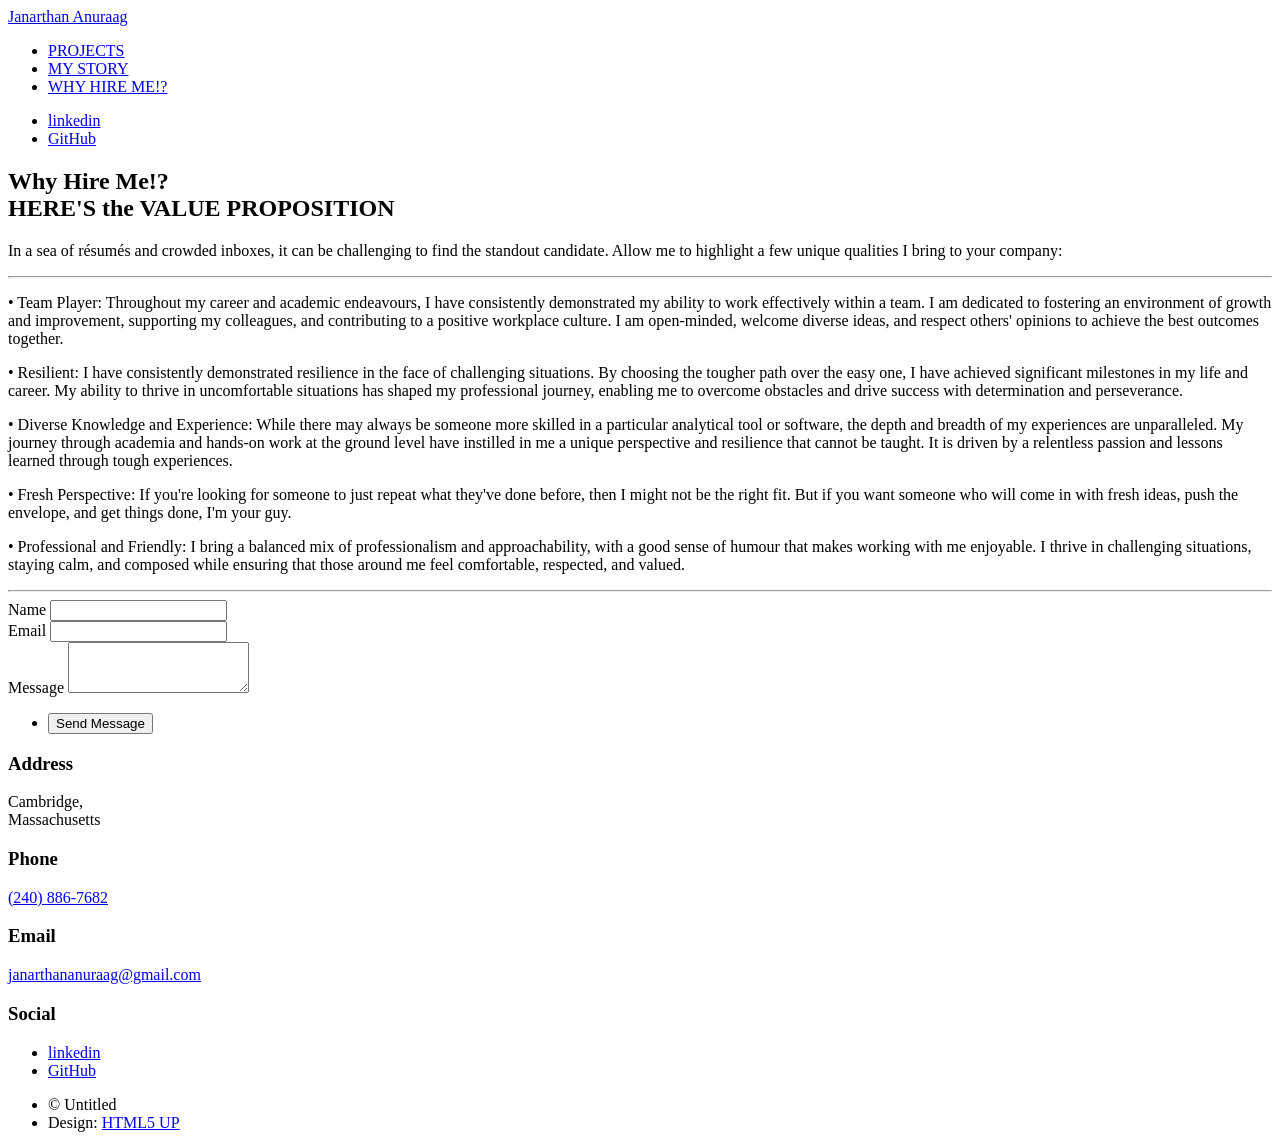
==== commit 4328669e: "Initial portfolio update" ====
--- a/elements.html
+++ b/elements.html
@@ -1,134 +1,134 @@
-<!DOCTYPE HTML>
-<!--
-	Massively by HTML5 UP
-	html5up.net | @ajlkn
-	Free for personal and commercial use under the CCA 3.0 license (html5up.net/license)
--->
-<html>
-	<head>
-		<title>Janarthan Anuraag Portfolio</title>
-		<meta charset="utf-8" />
-		<meta name="viewport" content="width=device-width, initial-scale=1, user-scalable=no" />
-		<link rel="stylesheet" href="assets/css/main.css" />
-		<noscript><link rel="stylesheet" href="assets/css/noscript.css" /></noscript>
-	</head>
-	<body class="is-preload">
-
-		<!-- Wrapper -->
-			<div id="wrapper">
-
-				<!-- Header -->
-					<header id="header">
-						<a href="index.html" class="logo">Janarthan Anuraag</a>
-					</header>
-
-				<!-- Nav -->
-					<nav id="nav">
-						<ul class="links">
-							<li><a href="index.html">PROJECTS</a></li>
-							<li><a href="generic.html">MY STORY</a></li>
-							<li class="active"><a href="elements.html">WHY HIRE ME!?</a></li>
-						</ul>
-						<ul class="icons">
-							
-							<li><a href="https://www.linkedin.com/in/januraag/" class="icon brands fa-linkedin"><span class="label">linkedin</span></a></li>
-							<li><a href="https://github.com/Janarthan-Anuraag" class="icon brands fa-github"><span class="label">GitHub</span></a></li>
-						</ul>
-					</nav>
-
-				<!-- Main -->
-					<div id="main">
-
-						<!-- Post -->
-							<section class="post">
-								<header class="major">
-									<h1>Why Hire Me!?<br />
-									HERE'S the VALUE PROPOSITION</h1>
-								</header>
-
-								<!-- Text stuff -->
-									
-									<p>In a sea of résumés and crowded inboxes, it can be challenging to find the standout candidate. Allow me to highlight a few unique qualities I bring to your company:</p>
-									<hr />
-									
-										
-									</header>
-									<p>•	Team Player: Throughout my career and academic endeavours, I have consistently demonstrated my ability to work effectively within a team. I am dedicated to fostering an environment of growth and improvement, supporting my colleagues, and contributing to a positive workplace culture. I am open-minded, welcome diverse ideas, and respect others' opinions to achieve the best outcomes together.</p>
-									<p>	•	Resilient: I have consistently demonstrated resilience in the face of challenging situations. By choosing the tougher path over the easy one, I have achieved significant milestones in my life and career. My ability to thrive in uncomfortable situations has shaped my professional journey, enabling me to overcome obstacles and drive success with determination and perseverance.</p>
-										•	Diverse Knowledge and Experience: While there may always be someone more skilled in a particular analytical tool or software, the depth and breadth of my experiences are unparalleled. My journey through academia and hands-on work at the ground level have instilled in me a unique perspective and resilience that cannot be taught. It is driven by a relentless passion and lessons learned through tough experiences.</p>
-										•	Fresh Perspective: If you're looking for someone to just repeat what they've done before, then I might not be the right fit. But if you want someone who will come in with fresh ideas, push the envelope, and get things done, I'm your guy.</p>
-										•	Professional and Friendly: I bring a balanced mix of professionalism and approachability, with a good sense of humour that makes working with me enjoyable. I thrive in challenging situations, staying calm, and composed while ensuring that those around me feel comfortable, respected, and valued.
-										</p>
-
-									<hr />
-
-								
-
-					</div>
-
-				<!-- Footer -->
-					<footer id="footer">
-						<section>
-							<form method="post" action="#">
-								<div class="fields">
-									<div class="field">
-										<label for="name">Name</label>
-										<input type="text" name="name" id="name" />
-									</div>
-									<div class="field">
-										<label for="email">Email</label>
-										<input type="text" name="email" id="email" />
-									</div>
-									<div class="field">
-										<label for="message">Message</label>
-										<textarea name="message" id="message" rows="3"></textarea>
-									</div>
-								</div>
-								<ul class="actions">
-									<li><input type="submit" value="Send Message" /></li>
-								</ul>
-							</form>
-						</section>
-						<section class="split contact">
-							<section class="alt">
-								<h3>Address</h3>
-								<p>Cambridge,<br />
-								Massachusetts</p>
-							</section>
-							<section>
-								<h3>Phone</h3>
-								<p><a href="#">(240) 886-7682</a></p>
-							</section>
-							<section>
-								<h3>Email</h3>
-								<p><a href="#">janarthananuraag@gmail.com</a></p>
-							</section>
-							<section>
-								<h3>Social</h3>
-								<ul class="icons alt">
-									
-									<li><a href="https://www.linkedin.com/in/januraag/" class="icon brands alt fa-linkedin"><span class="label">linkedin</span></a></li>
-									<li><a href="https://github.com/Janarthan-Anuraag" class="icon brands alt fa-github"><span class="label">GitHub</span></a></li>
-								</ul>
-							</section>
-						</section>
-					</footer>
-
-				<!-- Copyright -->
-					<div id="copyright">
-						<ul><li>&copy; Untitled</li><li>Design: <a href="https://html5up.net">HTML5 UP</a></li></ul>
-					</div>
-
-			</div>
-
-		<!-- Scripts -->
-			<script src="assets/js/jquery.min.js"></script>
-			<script src="assets/js/jquery.scrollex.min.js"></script>
-			<script src="assets/js/jquery.scrolly.min.js"></script>
-			<script src="assets/js/browser.min.js"></script>
-			<script src="assets/js/breakpoints.min.js"></script>
-			<script src="assets/js/util.js"></script>
-			<script src="assets/js/main.js"></script>
-
-	</body>
+<!DOCTYPE HTML>
+<!--
+	Massively by HTML5 UP
+	html5up.net | @ajlkn
+	Free for personal and commercial use under the CCA 3.0 license (html5up.net/license)
+-->
+<html>
+	<head>
+		<title>Janarthan Anuraag Portfolio</title>
+		<meta charset="utf-8" />
+		<meta name="viewport" content="width=device-width, initial-scale=1, user-scalable=no" />
+		<link rel="stylesheet" href="assets/css/main.css" />
+		<noscript><link rel="stylesheet" href="assets/css/noscript.css" /></noscript>
+	</head>
+	<body class="is-preload">
+
+		<!-- Wrapper -->
+			<div id="wrapper">
+
+				<!-- Header -->
+					<header id="header">
+						<a href="index.html" class="logo">Janarthan Anuraag</a>
+					</header>
+
+				<!-- Nav -->
+					<nav id="nav">
+						<ul class="links">
+							<li><a href="index.html">PROJECTS</a></li>
+							<li><a href="generic.html">MY STORY</a></li>
+							<li class="active"><a href="elements.html">WHY HIRE ME!?</a></li>
+						</ul>
+						<ul class="icons">
+							
+							<li><a href="https://www.linkedin.com/in/januraag/" class="icon brands fa-linkedin"><span class="label">linkedin</span></a></li>
+							<li><a href="https://github.com/Janarthan-Anuraag" class="icon brands fa-github"><span class="label">GitHub</span></a></li>
+						</ul>
+					</nav>
+
+				<!-- Main -->
+					<div id="main">
+
+						<!-- Post -->
+							<section class="post">
+								<header class="major">
+									<h1>Why Hire Me!?<br />
+									HERE'S the VALUE PROPOSITION</h1>
+								</header>
+
+								<!-- Text stuff -->
+									
+									<p>In a sea of résumés and crowded inboxes, it can be challenging to find the standout candidate. Allow me to highlight a few unique qualities I bring to your company:</p>
+									<hr />
+									
+										
+									</header>
+									<p>•	Team Player: Throughout my career and academic endeavours, I have consistently demonstrated my ability to work effectively within a team. I am dedicated to fostering an environment of growth and improvement, supporting my colleagues, and contributing to a positive workplace culture. I am open-minded, welcome diverse ideas, and respect others' opinions to achieve the best outcomes together.</p>
+									<p>	•	Resilient: I have consistently demonstrated resilience in the face of challenging situations. By choosing the tougher path over the easy one, I have achieved significant milestones in my life and career. My ability to thrive in uncomfortable situations has shaped my professional journey, enabling me to overcome obstacles and drive success with determination and perseverance.</p>
+										•	Diverse Knowledge and Experience: While there may always be someone more skilled in a particular analytical tool or software, the depth and breadth of my experiences are unparalleled. My journey through academia and hands-on work at the ground level have instilled in me a unique perspective and resilience that cannot be taught. It is driven by a relentless passion and lessons learned through tough experiences.</p>
+										•	Fresh Perspective: If you're looking for someone to just repeat what they've done before, then I might not be the right fit. But if you want someone who will come in with fresh ideas, push the envelope, and get things done, I'm your guy.</p>
+										•	Professional and Friendly: I bring a balanced mix of professionalism and approachability, with a good sense of humour that makes working with me enjoyable. I thrive in challenging situations, staying calm, and composed while ensuring that those around me feel comfortable, respected, and valued.
+										</p>
+
+									<hr />
+
+								
+
+					</div>
+
+				<!-- Footer -->
+					<footer id="footer">
+						<section>
+							<form method="post" action="#">
+								<div class="fields">
+									<div class="field">
+										<label for="name">Name</label>
+										<input type="text" name="name" id="name" />
+									</div>
+									<div class="field">
+										<label for="email">Email</label>
+										<input type="text" name="email" id="email" />
+									</div>
+									<div class="field">
+										<label for="message">Message</label>
+										<textarea name="message" id="message" rows="3"></textarea>
+									</div>
+								</div>
+								<ul class="actions">
+									<li><input type="submit" value="Send Message" /></li>
+								</ul>
+							</form>
+						</section>
+						<section class="split contact">
+							<section class="alt">
+								<h3>Address</h3>
+								<p>Cambridge,<br />
+								Massachusetts</p>
+							</section>
+							<section>
+								<h3>Phone</h3>
+								<p><a href="#">(240) 886-7682</a></p>
+							</section>
+							<section>
+								<h3>Email</h3>
+								<p><a href="#">janarthananuraag@gmail.com</a></p>
+							</section>
+							<section>
+								<h3>Social</h3>
+								<ul class="icons alt">
+									
+									<li><a href="https://www.linkedin.com/in/januraag/" class="icon brands alt fa-linkedin"><span class="label">linkedin</span></a></li>
+									<li><a href="https://github.com/Janarthan-Anuraag" class="icon brands alt fa-github"><span class="label">GitHub</span></a></li>
+								</ul>
+							</section>
+						</section>
+					</footer>
+
+				<!-- Copyright -->
+					<div id="copyright">
+						<ul><li>&copy; Untitled</li><li>Design: <a href="https://html5up.net">HTML5 UP</a></li></ul>
+					</div>
+
+			</div>
+
+		<!-- Scripts -->
+			<script src="assets/js/jquery.min.js"></script>
+			<script src="assets/js/jquery.scrollex.min.js"></script>
+			<script src="assets/js/jquery.scrolly.min.js"></script>
+			<script src="assets/js/browser.min.js"></script>
+			<script src="assets/js/breakpoints.min.js"></script>
+			<script src="assets/js/util.js"></script>
+			<script src="assets/js/main.js"></script>
+
+	</body>
 </html>
--- a/assets/css/main.css
+++ b/assets/css/main.css
@@ -1,10 +1,10 @@
 @import url(fontawesome-all.min.css);
 @import url("https://fonts.googleapis.com/css?family=Merriweather:300,700,300italic,700italic|Source+Sans+Pro:900");
 
-/*
-	Massively by HTML5 UP
-	html5up.net | @ajlkn
-	Free for personal and commercial use under the CCA 3.0 license (html5up.net/license)
+/*
+	Massively by HTML5 UP
+	html5up.net | @ajlkn
+	Free for personal and commercial use under the CCA 3.0 license (html5up.net/license)
 */
 
 html, body, div, span, applet, object,
--- a/assets/css/noscript.css
+++ b/assets/css/noscript.css
@@ -1,9 +1,9 @@
 @import url(font-awesome.min.css);
 
-/*
-	Massively by HTML5 UP
-	html5up.net | @ajlkn
-	Free for personal and commercial use under the CCA 3.0 license (html5up.net/license)
+/*
+	Massively by HTML5 UP
+	html5up.net | @ajlkn
+	Free for personal and commercial use under the CCA 3.0 license (html5up.net/license)
 */
 
 /* Wrapper */
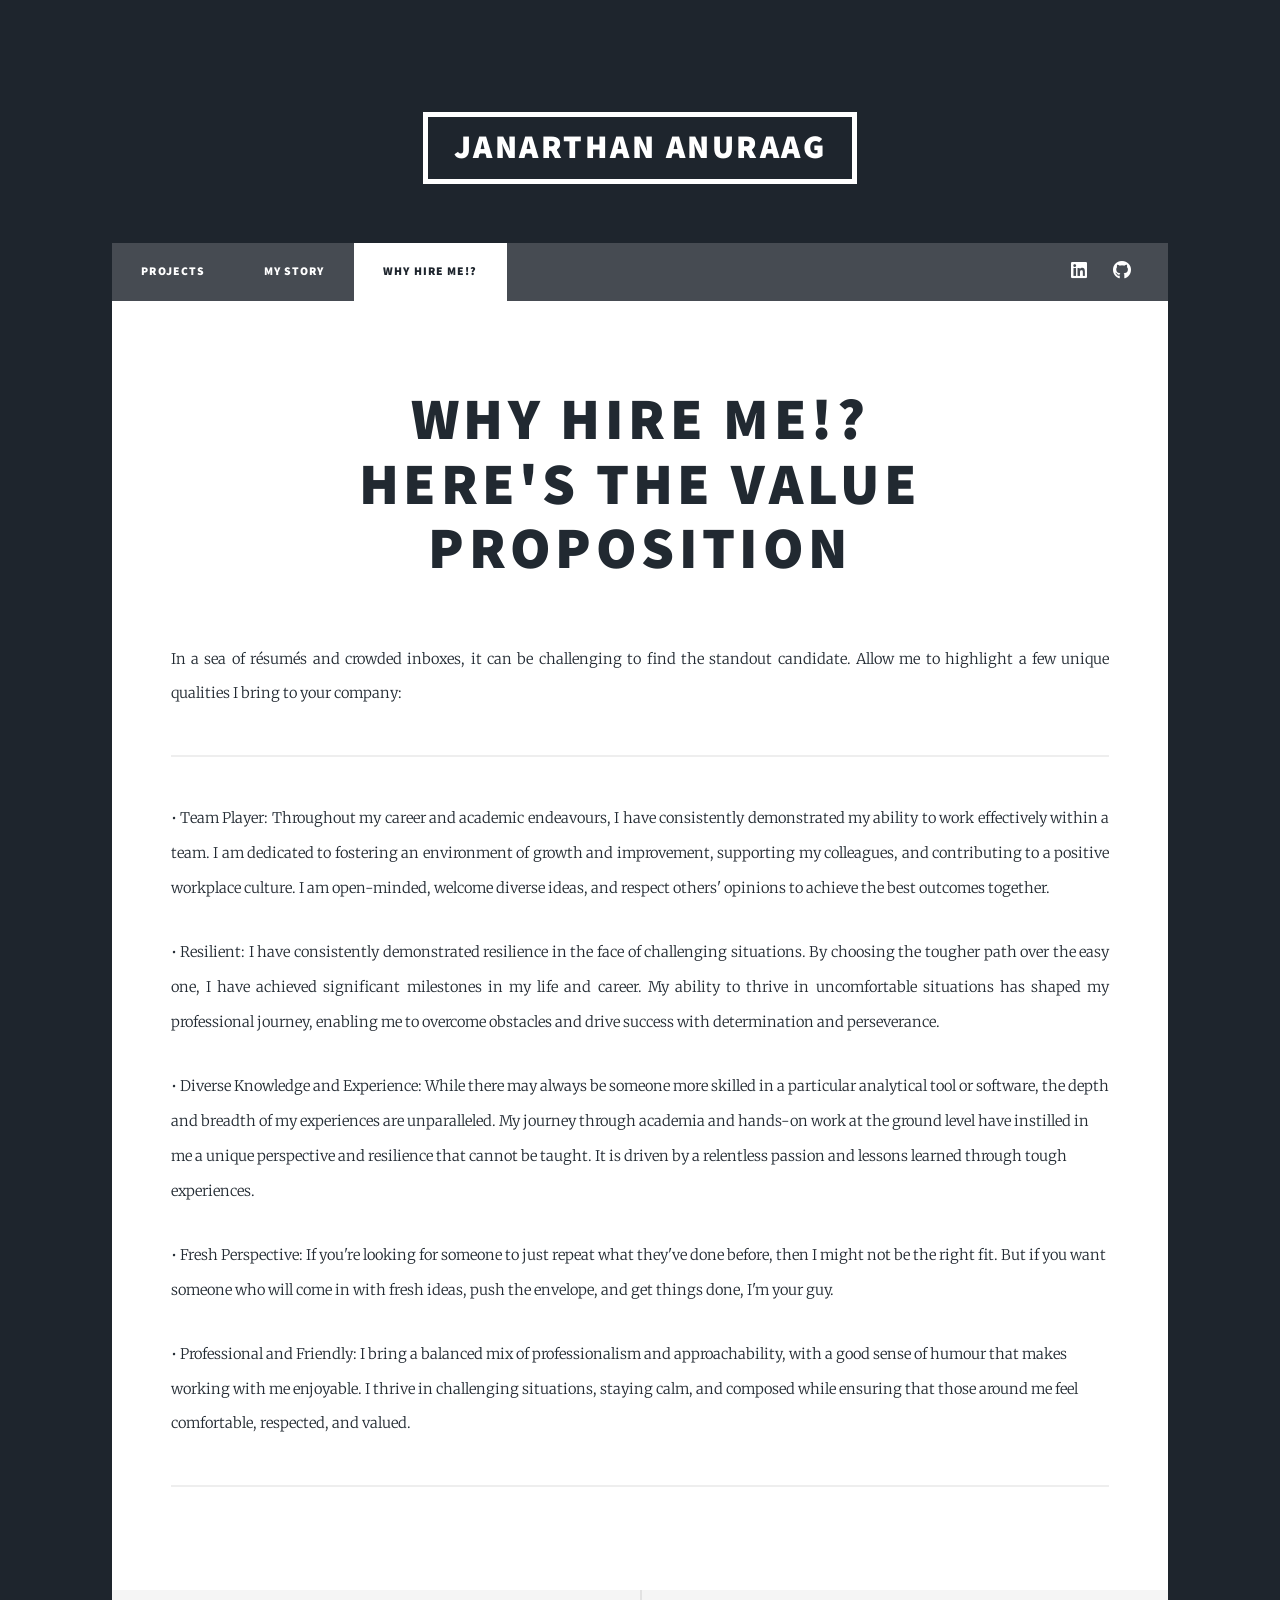
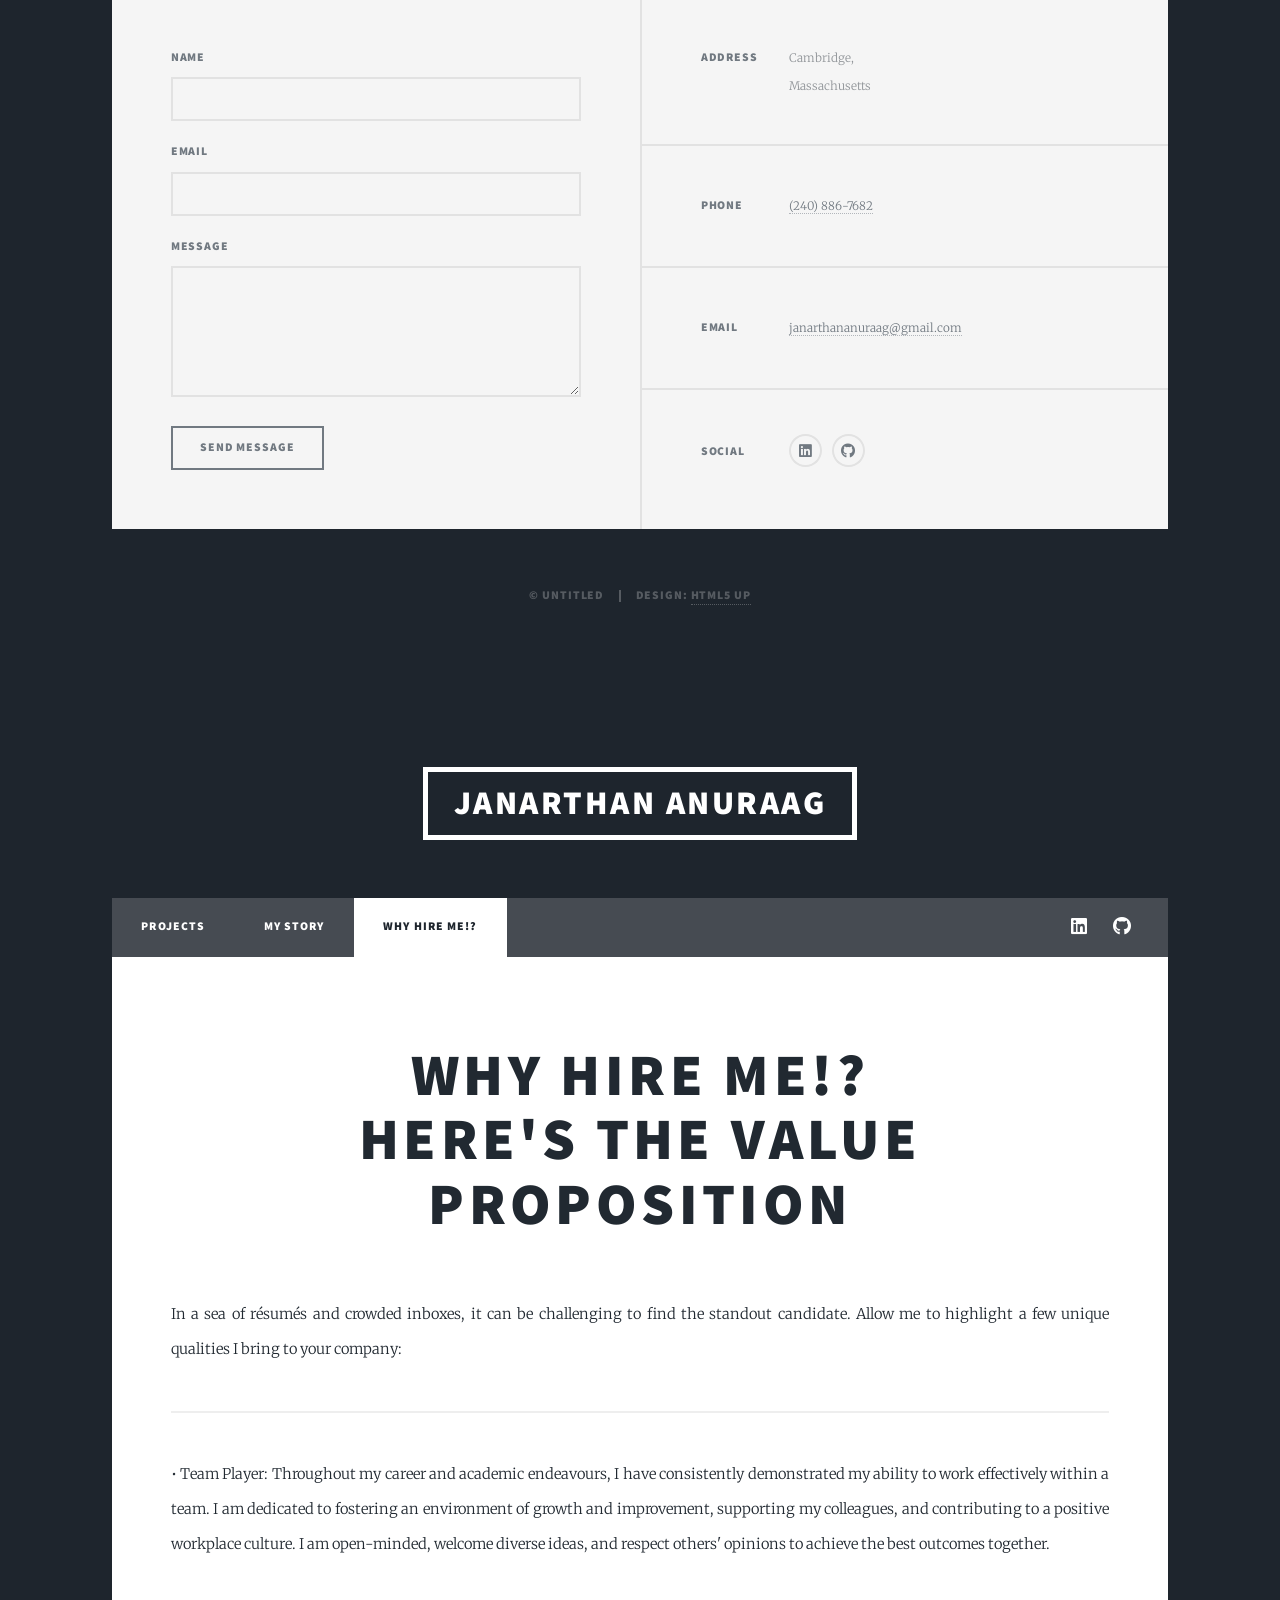
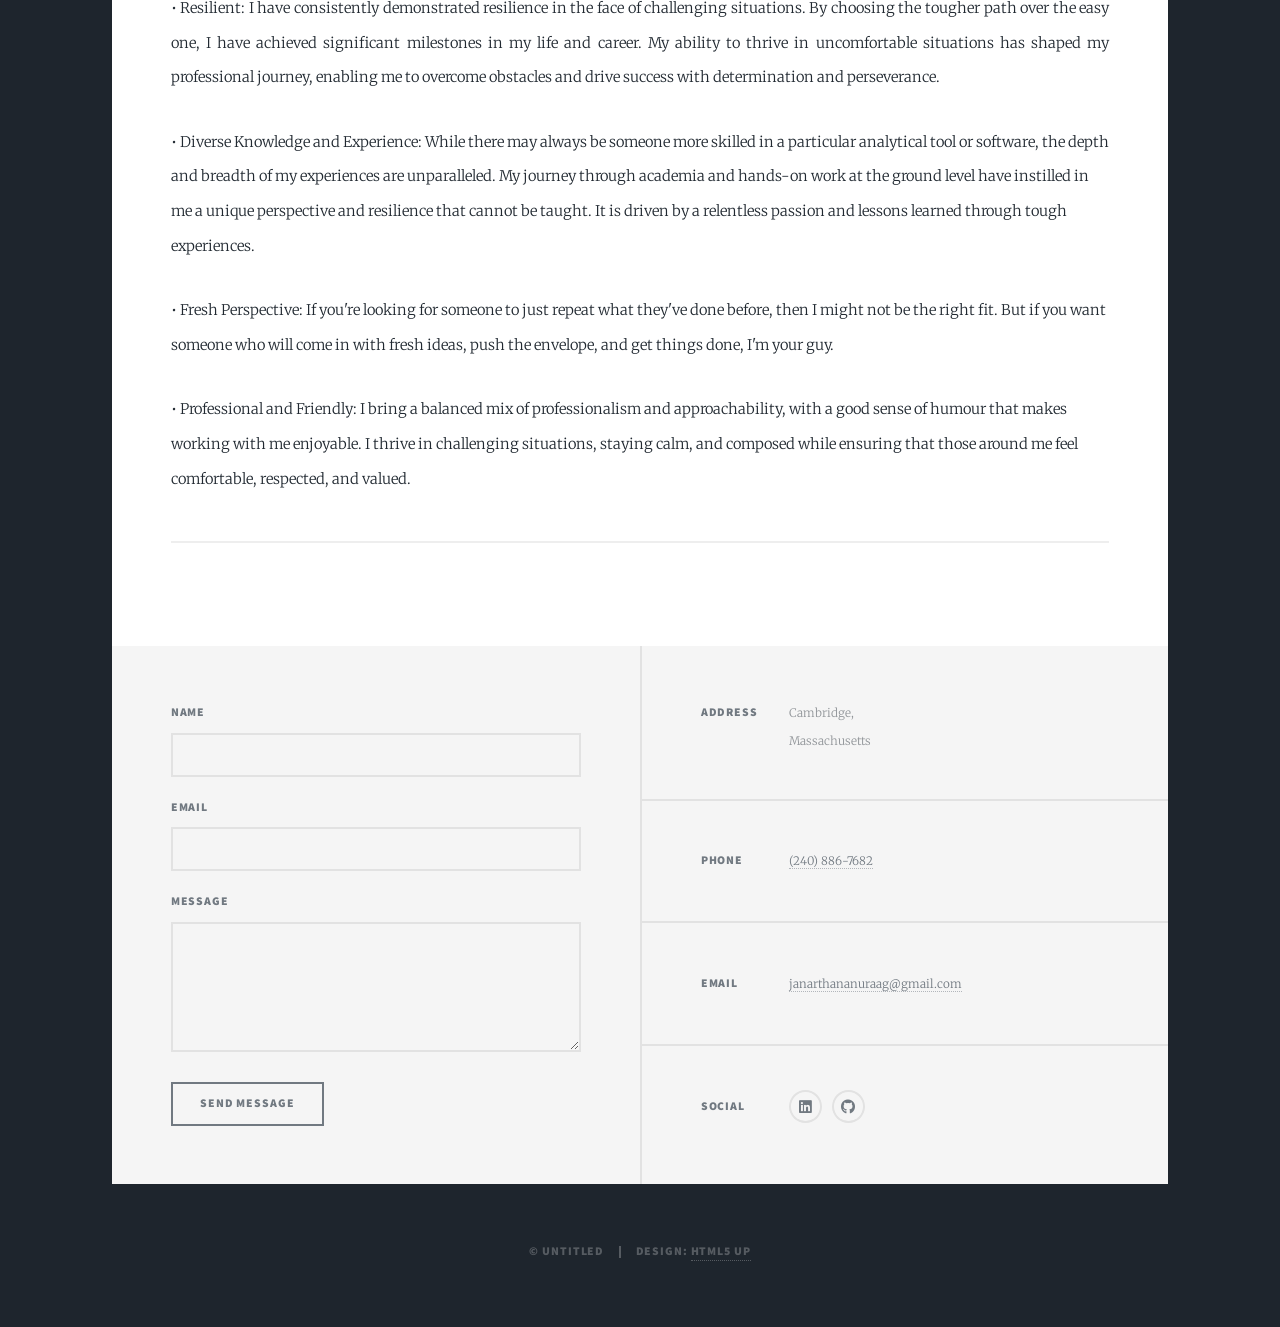
==== commit b0741597: "Added healthcare project to portfolio" ====
--- a/elements.html
+++ b/elements.html
@@ -131,4 +131,138 @@
 			<script src="assets/js/main.js"></script>
 
 	</body>
+</html>
+<!DOCTYPE HTML>
+<!--
+	Massively by HTML5 UP
+	html5up.net | @ajlkn
+	Free for personal and commercial use under the CCA 3.0 license (html5up.net/license)
+-->
+<html>
+	<head>
+		<title>Janarthan Anuraag Portfolio</title>
+		<meta charset="utf-8" />
+		<meta name="viewport" content="width=device-width, initial-scale=1, user-scalable=no" />
+		<link rel="stylesheet" href="assets/css/main.css" />
+		<noscript><link rel="stylesheet" href="assets/css/noscript.css" /></noscript>
+	</head>
+	<body class="is-preload">
+
+		<!-- Wrapper -->
+			<div id="wrapper">
+
+				<!-- Header -->
+					<header id="header">
+						<a href="index.html" class="logo">Janarthan Anuraag</a>
+					</header>
+
+				<!-- Nav -->
+					<nav id="nav">
+						<ul class="links">
+							<li><a href="index.html">PROJECTS</a></li>
+							<li><a href="generic.html">MY STORY</a></li>
+							<li class="active"><a href="elements.html">WHY HIRE ME!?</a></li>
+						</ul>
+						<ul class="icons">
+							
+							<li><a href="https://www.linkedin.com/in/januraag/" class="icon brands fa-linkedin"><span class="label">linkedin</span></a></li>
+							<li><a href="https://github.com/Janarthan-Anuraag" class="icon brands fa-github"><span class="label">GitHub</span></a></li>
+						</ul>
+					</nav>
+
+				<!-- Main -->
+					<div id="main">
+
+						<!-- Post -->
+							<section class="post">
+								<header class="major">
+									<h1>Why Hire Me!?<br />
+									HERE'S the VALUE PROPOSITION</h1>
+								</header>
+
+								<!-- Text stuff -->
+									
+									<p>In a sea of résumés and crowded inboxes, it can be challenging to find the standout candidate. Allow me to highlight a few unique qualities I bring to your company:</p>
+									<hr />
+									
+										
+									</header>
+									<p>•	Team Player: Throughout my career and academic endeavours, I have consistently demonstrated my ability to work effectively within a team. I am dedicated to fostering an environment of growth and improvement, supporting my colleagues, and contributing to a positive workplace culture. I am open-minded, welcome diverse ideas, and respect others' opinions to achieve the best outcomes together.</p>
+									<p>	•	Resilient: I have consistently demonstrated resilience in the face of challenging situations. By choosing the tougher path over the easy one, I have achieved significant milestones in my life and career. My ability to thrive in uncomfortable situations has shaped my professional journey, enabling me to overcome obstacles and drive success with determination and perseverance.</p>
+										•	Diverse Knowledge and Experience: While there may always be someone more skilled in a particular analytical tool or software, the depth and breadth of my experiences are unparalleled. My journey through academia and hands-on work at the ground level have instilled in me a unique perspective and resilience that cannot be taught. It is driven by a relentless passion and lessons learned through tough experiences.</p>
+										•	Fresh Perspective: If you're looking for someone to just repeat what they've done before, then I might not be the right fit. But if you want someone who will come in with fresh ideas, push the envelope, and get things done, I'm your guy.</p>
+										•	Professional and Friendly: I bring a balanced mix of professionalism and approachability, with a good sense of humour that makes working with me enjoyable. I thrive in challenging situations, staying calm, and composed while ensuring that those around me feel comfortable, respected, and valued.
+										</p>
+
+									<hr />
+
+								
+
+					</div>
+
+				<!-- Footer -->
+					<footer id="footer">
+						<section>
+							<form method="post" action="#">
+								<div class="fields">
+									<div class="field">
+										<label for="name">Name</label>
+										<input type="text" name="name" id="name" />
+									</div>
+									<div class="field">
+										<label for="email">Email</label>
+										<input type="text" name="email" id="email" />
+									</div>
+									<div class="field">
+										<label for="message">Message</label>
+										<textarea name="message" id="message" rows="3"></textarea>
+									</div>
+								</div>
+								<ul class="actions">
+									<li><input type="submit" value="Send Message" /></li>
+								</ul>
+							</form>
+						</section>
+						<section class="split contact">
+							<section class="alt">
+								<h3>Address</h3>
+								<p>Cambridge,<br />
+								Massachusetts</p>
+							</section>
+							<section>
+								<h3>Phone</h3>
+								<p><a href="#">(240) 886-7682</a></p>
+							</section>
+							<section>
+								<h3>Email</h3>
+								<p><a href="#">janarthananuraag@gmail.com</a></p>
+							</section>
+							<section>
+								<h3>Social</h3>
+								<ul class="icons alt">
+									
+									<li><a href="https://www.linkedin.com/in/januraag/" class="icon brands alt fa-linkedin"><span class="label">linkedin</span></a></li>
+									<li><a href="https://github.com/Janarthan-Anuraag" class="icon brands alt fa-github"><span class="label">GitHub</span></a></li>
+								</ul>
+							</section>
+						</section>
+					</footer>
+
+				<!-- Copyright -->
+					<div id="copyright">
+						<ul><li>&copy; Untitled</li><li>Design: <a href="https://html5up.net">HTML5 UP</a></li></ul>
+					</div>
+
+			</div>
+
+		<!-- Scripts -->
+			<script src="assets/js/jquery.min.js"></script>
+			<script src="assets/js/jquery.scrollex.min.js"></script>
+			<script src="assets/js/jquery.scrolly.min.js"></script>
+			<script src="assets/js/browser.min.js"></script>
+			<script src="assets/js/breakpoints.min.js"></script>
+			<script src="assets/js/util.js"></script>
+			<script src="assets/js/main.js"></script>
+
+	</body>
 </html>
--- a/assets/css/main.css
+++ b/assets/css/main.css
@@ -1,10 +1,17 @@
 @import url(fontawesome-all.min.css);
 @import url("https://fonts.googleapis.com/css?family=Merriweather:300,700,300italic,700italic|Source+Sans+Pro:900");
 
+<<<<<<< HEAD
 /*
 	Massively by HTML5 UP
 	html5up.net | @ajlkn
 	Free for personal and commercial use under the CCA 3.0 license (html5up.net/license)
+=======
+/*
+	Massively by HTML5 UP
+	html5up.net | @ajlkn
+	Free for personal and commercial use under the CCA 3.0 license (html5up.net/license)
+>>>>>>> 9b458566078afa3cbbb248e13c8fbcb57e6fb3ba
 */
 
 html, body, div, span, applet, object,
--- a/assets/css/noscript.css
+++ b/assets/css/noscript.css
@@ -1,9 +1,16 @@
 @import url(font-awesome.min.css);
 
+<<<<<<< HEAD
 /*
 	Massively by HTML5 UP
 	html5up.net | @ajlkn
 	Free for personal and commercial use under the CCA 3.0 license (html5up.net/license)
+=======
+/*
+	Massively by HTML5 UP
+	html5up.net | @ajlkn
+	Free for personal and commercial use under the CCA 3.0 license (html5up.net/license)
+>>>>>>> 9b458566078afa3cbbb248e13c8fbcb57e6fb3ba
 */
 
 /* Wrapper */
--- a/assets/css/main.css
+++ b/assets/css/main.css
@@ -1,10 +1,17 @@
 @import url(fontawesome-all.min.css);
 @import url("https://fonts.googleapis.com/css?family=Merriweather:300,700,300italic,700italic|Source+Sans+Pro:900");
 
+<<<<<<< HEAD
 /*
 	Massively by HTML5 UP
 	html5up.net | @ajlkn
 	Free for personal and commercial use under the CCA 3.0 license (html5up.net/license)
+=======
+/*
+	Massively by HTML5 UP
+	html5up.net | @ajlkn
+	Free for personal and commercial use under the CCA 3.0 license (html5up.net/license)
+>>>>>>> 9b458566078afa3cbbb248e13c8fbcb57e6fb3ba
 */
 
 html, body, div, span, applet, object,
--- a/assets/css/noscript.css
+++ b/assets/css/noscript.css
@@ -1,9 +1,16 @@
 @import url(font-awesome.min.css);
 
+<<<<<<< HEAD
 /*
 	Massively by HTML5 UP
 	html5up.net | @ajlkn
 	Free for personal and commercial use under the CCA 3.0 license (html5up.net/license)
+=======
+/*
+	Massively by HTML5 UP
+	html5up.net | @ajlkn
+	Free for personal and commercial use under the CCA 3.0 license (html5up.net/license)
+>>>>>>> 9b458566078afa3cbbb248e13c8fbcb57e6fb3ba
 */
 
 /* Wrapper */
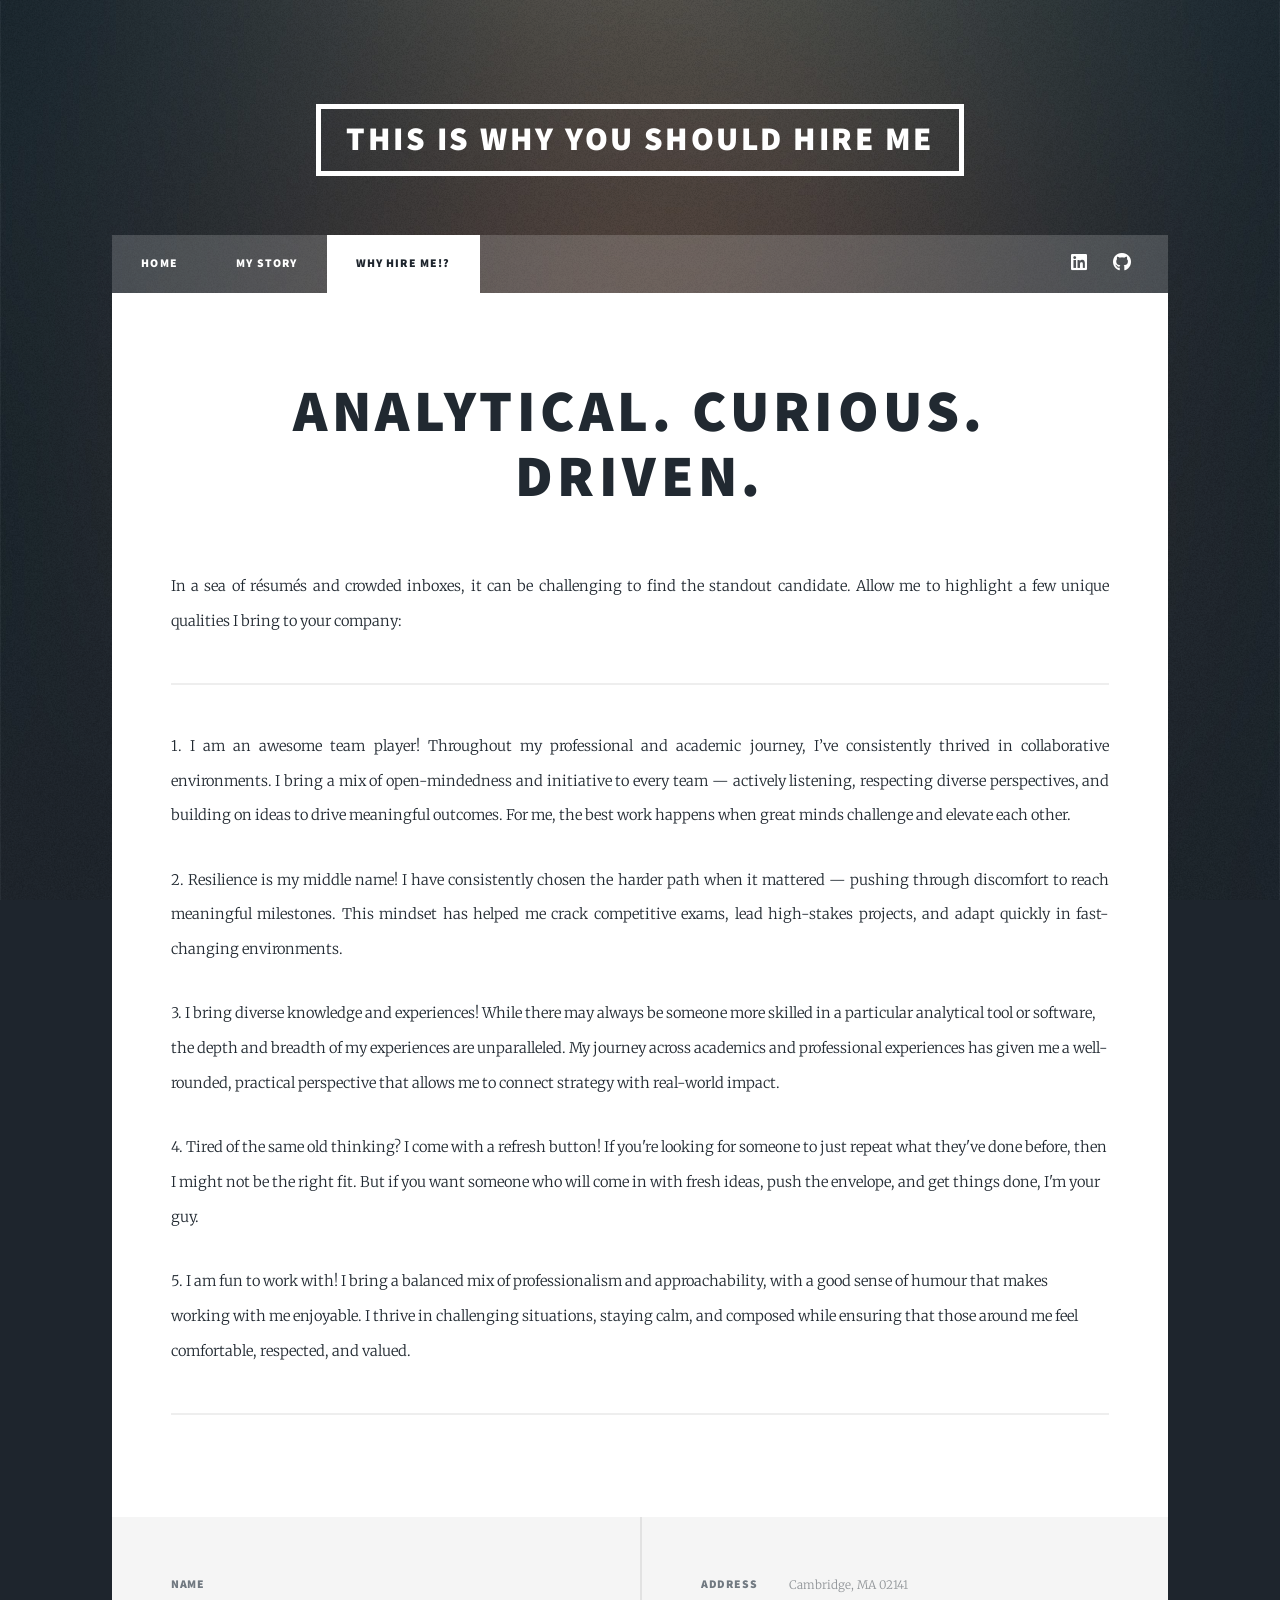
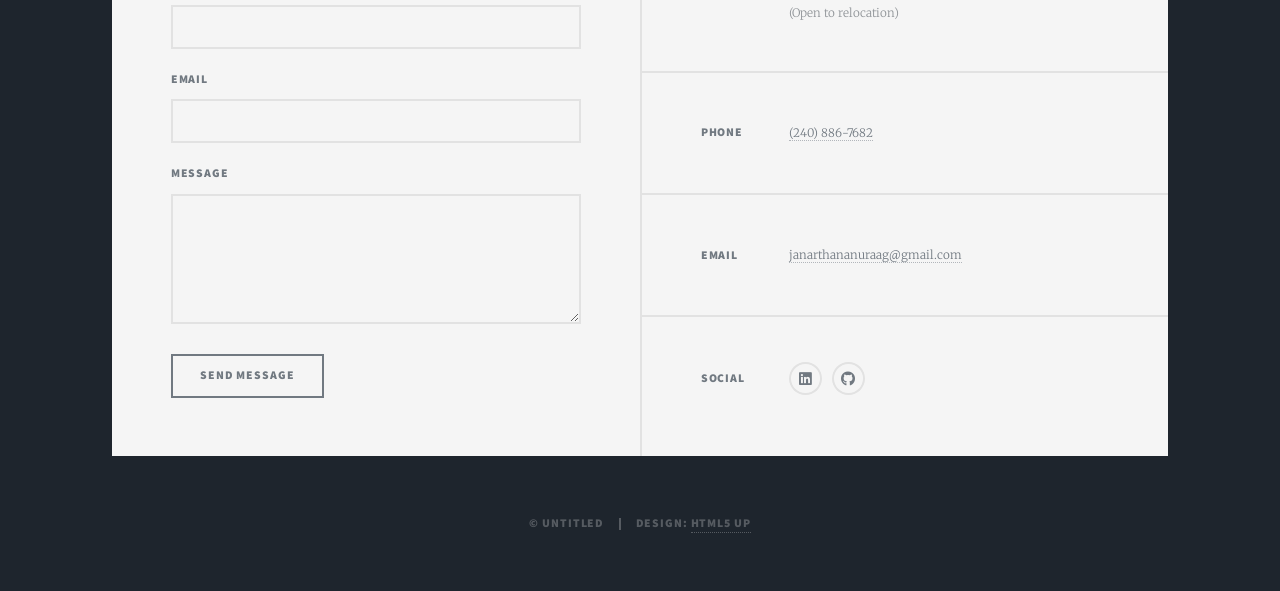
==== commit 8eb40a15: "Add files via upload" ====
--- a/elements.html
+++ b/elements.html
@@ -1,268 +1,142 @@
-<!DOCTYPE HTML>
-<!--
-	Massively by HTML5 UP
-	html5up.net | @ajlkn
-	Free for personal and commercial use under the CCA 3.0 license (html5up.net/license)
--->
-<html>
-	<head>
-		<title>Janarthan Anuraag Portfolio</title>
-		<meta charset="utf-8" />
-		<meta name="viewport" content="width=device-width, initial-scale=1, user-scalable=no" />
-		<link rel="stylesheet" href="assets/css/main.css" />
-		<noscript><link rel="stylesheet" href="assets/css/noscript.css" /></noscript>
-	</head>
-	<body class="is-preload">
-
-		<!-- Wrapper -->
-			<div id="wrapper">
-
-				<!-- Header -->
-					<header id="header">
-						<a href="index.html" class="logo">Janarthan Anuraag</a>
-					</header>
-
-				<!-- Nav -->
-					<nav id="nav">
-						<ul class="links">
-							<li><a href="index.html">PROJECTS</a></li>
-							<li><a href="generic.html">MY STORY</a></li>
-							<li class="active"><a href="elements.html">WHY HIRE ME!?</a></li>
-						</ul>
-						<ul class="icons">
-							
-							<li><a href="https://www.linkedin.com/in/januraag/" class="icon brands fa-linkedin"><span class="label">linkedin</span></a></li>
-							<li><a href="https://github.com/Janarthan-Anuraag" class="icon brands fa-github"><span class="label">GitHub</span></a></li>
-						</ul>
-					</nav>
-
-				<!-- Main -->
-					<div id="main">
-
-						<!-- Post -->
-							<section class="post">
-								<header class="major">
-									<h1>Why Hire Me!?<br />
-									HERE'S the VALUE PROPOSITION</h1>
-								</header>
-
-								<!-- Text stuff -->
-									
-									<p>In a sea of résumés and crowded inboxes, it can be challenging to find the standout candidate. Allow me to highlight a few unique qualities I bring to your company:</p>
-									<hr />
-									
-										
-									</header>
-									<p>•	Team Player: Throughout my career and academic endeavours, I have consistently demonstrated my ability to work effectively within a team. I am dedicated to fostering an environment of growth and improvement, supporting my colleagues, and contributing to a positive workplace culture. I am open-minded, welcome diverse ideas, and respect others' opinions to achieve the best outcomes together.</p>
-									<p>	•	Resilient: I have consistently demonstrated resilience in the face of challenging situations. By choosing the tougher path over the easy one, I have achieved significant milestones in my life and career. My ability to thrive in uncomfortable situations has shaped my professional journey, enabling me to overcome obstacles and drive success with determination and perseverance.</p>
-										•	Diverse Knowledge and Experience: While there may always be someone more skilled in a particular analytical tool or software, the depth and breadth of my experiences are unparalleled. My journey through academia and hands-on work at the ground level have instilled in me a unique perspective and resilience that cannot be taught. It is driven by a relentless passion and lessons learned through tough experiences.</p>
-										•	Fresh Perspective: If you're looking for someone to just repeat what they've done before, then I might not be the right fit. But if you want someone who will come in with fresh ideas, push the envelope, and get things done, I'm your guy.</p>
-										•	Professional and Friendly: I bring a balanced mix of professionalism and approachability, with a good sense of humour that makes working with me enjoyable. I thrive in challenging situations, staying calm, and composed while ensuring that those around me feel comfortable, respected, and valued.
-										</p>
-
-									<hr />
-
-								
-
-					</div>
-
-				<!-- Footer -->
-					<footer id="footer">
-						<section>
-							<form method="post" action="#">
-								<div class="fields">
-									<div class="field">
-										<label for="name">Name</label>
-										<input type="text" name="name" id="name" />
-									</div>
-									<div class="field">
-										<label for="email">Email</label>
-										<input type="text" name="email" id="email" />
-									</div>
-									<div class="field">
-										<label for="message">Message</label>
-										<textarea name="message" id="message" rows="3"></textarea>
-									</div>
-								</div>
-								<ul class="actions">
-									<li><input type="submit" value="Send Message" /></li>
-								</ul>
-							</form>
-						</section>
-						<section class="split contact">
-							<section class="alt">
-								<h3>Address</h3>
-								<p>Cambridge,<br />
-								Massachusetts</p>
-							</section>
-							<section>
-								<h3>Phone</h3>
-								<p><a href="#">(240) 886-7682</a></p>
-							</section>
-							<section>
-								<h3>Email</h3>
-								<p><a href="#">janarthananuraag@gmail.com</a></p>
-							</section>
-							<section>
-								<h3>Social</h3>
-								<ul class="icons alt">
-									
-									<li><a href="https://www.linkedin.com/in/januraag/" class="icon brands alt fa-linkedin"><span class="label">linkedin</span></a></li>
-									<li><a href="https://github.com/Janarthan-Anuraag" class="icon brands alt fa-github"><span class="label">GitHub</span></a></li>
-								</ul>
-							</section>
-						</section>
-					</footer>
-
-				<!-- Copyright -->
-					<div id="copyright">
-						<ul><li>&copy; Untitled</li><li>Design: <a href="https://html5up.net">HTML5 UP</a></li></ul>
-					</div>
-
-			</div>
-
-		<!-- Scripts -->
-			<script src="assets/js/jquery.min.js"></script>
-			<script src="assets/js/jquery.scrollex.min.js"></script>
-			<script src="assets/js/jquery.scrolly.min.js"></script>
-			<script src="assets/js/browser.min.js"></script>
-			<script src="assets/js/breakpoints.min.js"></script>
-			<script src="assets/js/util.js"></script>
-			<script src="assets/js/main.js"></script>
-
-	</body>
-</html>
-<!DOCTYPE HTML>
-<!--
-	Massively by HTML5 UP
-	html5up.net | @ajlkn
-	Free for personal and commercial use under the CCA 3.0 license (html5up.net/license)
--->
-<html>
-	<head>
-		<title>Janarthan Anuraag Portfolio</title>
-		<meta charset="utf-8" />
-		<meta name="viewport" content="width=device-width, initial-scale=1, user-scalable=no" />
-		<link rel="stylesheet" href="assets/css/main.css" />
-		<noscript><link rel="stylesheet" href="assets/css/noscript.css" /></noscript>
-	</head>
-	<body class="is-preload">
-
-		<!-- Wrapper -->
-			<div id="wrapper">
-
-				<!-- Header -->
-					<header id="header">
-						<a href="index.html" class="logo">Janarthan Anuraag</a>
-					</header>
-
-				<!-- Nav -->
-					<nav id="nav">
-						<ul class="links">
-							<li><a href="index.html">PROJECTS</a></li>
-							<li><a href="generic.html">MY STORY</a></li>
-							<li class="active"><a href="elements.html">WHY HIRE ME!?</a></li>
-						</ul>
-						<ul class="icons">
-							
-							<li><a href="https://www.linkedin.com/in/januraag/" class="icon brands fa-linkedin"><span class="label">linkedin</span></a></li>
-							<li><a href="https://github.com/Janarthan-Anuraag" class="icon brands fa-github"><span class="label">GitHub</span></a></li>
-						</ul>
-					</nav>
-
-				<!-- Main -->
-					<div id="main">
-
-						<!-- Post -->
-							<section class="post">
-								<header class="major">
-									<h1>Why Hire Me!?<br />
-									HERE'S the VALUE PROPOSITION</h1>
-								</header>
-
-								<!-- Text stuff -->
-									
-									<p>In a sea of résumés and crowded inboxes, it can be challenging to find the standout candidate. Allow me to highlight a few unique qualities I bring to your company:</p>
-									<hr />
-									
-										
-									</header>
-									<p>•	Team Player: Throughout my career and academic endeavours, I have consistently demonstrated my ability to work effectively within a team. I am dedicated to fostering an environment of growth and improvement, supporting my colleagues, and contributing to a positive workplace culture. I am open-minded, welcome diverse ideas, and respect others' opinions to achieve the best outcomes together.</p>
-									<p>	•	Resilient: I have consistently demonstrated resilience in the face of challenging situations. By choosing the tougher path over the easy one, I have achieved significant milestones in my life and career. My ability to thrive in uncomfortable situations has shaped my professional journey, enabling me to overcome obstacles and drive success with determination and perseverance.</p>
-										•	Diverse Knowledge and Experience: While there may always be someone more skilled in a particular analytical tool or software, the depth and breadth of my experiences are unparalleled. My journey through academia and hands-on work at the ground level have instilled in me a unique perspective and resilience that cannot be taught. It is driven by a relentless passion and lessons learned through tough experiences.</p>
-										•	Fresh Perspective: If you're looking for someone to just repeat what they've done before, then I might not be the right fit. But if you want someone who will come in with fresh ideas, push the envelope, and get things done, I'm your guy.</p>
-										•	Professional and Friendly: I bring a balanced mix of professionalism and approachability, with a good sense of humour that makes working with me enjoyable. I thrive in challenging situations, staying calm, and composed while ensuring that those around me feel comfortable, respected, and valued.
-										</p>
-
-									<hr />
-
-								
-
-					</div>
-
-				<!-- Footer -->
-					<footer id="footer">
-						<section>
-							<form method="post" action="#">
-								<div class="fields">
-									<div class="field">
-										<label for="name">Name</label>
-										<input type="text" name="name" id="name" />
-									</div>
-									<div class="field">
-										<label for="email">Email</label>
-										<input type="text" name="email" id="email" />
-									</div>
-									<div class="field">
-										<label for="message">Message</label>
-										<textarea name="message" id="message" rows="3"></textarea>
-									</div>
-								</div>
-								<ul class="actions">
-									<li><input type="submit" value="Send Message" /></li>
-								</ul>
-							</form>
-						</section>
-						<section class="split contact">
-							<section class="alt">
-								<h3>Address</h3>
-								<p>Cambridge,<br />
-								Massachusetts</p>
-							</section>
-							<section>
-								<h3>Phone</h3>
-								<p><a href="#">(240) 886-7682</a></p>
-							</section>
-							<section>
-								<h3>Email</h3>
-								<p><a href="#">janarthananuraag@gmail.com</a></p>
-							</section>
-							<section>
-								<h3>Social</h3>
-								<ul class="icons alt">
-									
-									<li><a href="https://www.linkedin.com/in/januraag/" class="icon brands alt fa-linkedin"><span class="label">linkedin</span></a></li>
-									<li><a href="https://github.com/Janarthan-Anuraag" class="icon brands alt fa-github"><span class="label">GitHub</span></a></li>
-								</ul>
-							</section>
-						</section>
-					</footer>
-
-				<!-- Copyright -->
-					<div id="copyright">
-						<ul><li>&copy; Untitled</li><li>Design: <a href="https://html5up.net">HTML5 UP</a></li></ul>
-					</div>
-
-			</div>
-
-		<!-- Scripts -->
-			<script src="assets/js/jquery.min.js"></script>
-			<script src="assets/js/jquery.scrollex.min.js"></script>
-			<script src="assets/js/jquery.scrolly.min.js"></script>
-			<script src="assets/js/browser.min.js"></script>
-			<script src="assets/js/breakpoints.min.js"></script>
-			<script src="assets/js/util.js"></script>
-			<script src="assets/js/main.js"></script>
-
-	</body>
+<!DOCTYPE HTML>
+<!--
+	Massively by HTML5 UP
+	html5up.net | @ajlkn
+	Free for personal and commercial use under the CCA 3.0 license (html5up.net/license)
+-->
+<html>
+	<head>
+		<title>Janarthan Anuraag Portfolio</title>
+		<meta charset="utf-8" />
+		<meta name="viewport" content="width=device-width, initial-scale=1, user-scalable=no" />
+		<link rel="stylesheet" href="assets/css/main.css" />
+		<noscript><link rel="stylesheet" href="assets/css/noscript.css" /></noscript>
+	</head>
+	<body class="is-preload">
+
+		<!-- Wrapper -->
+			<div id="wrapper">
+
+				<!-- Header -->
+					<header id="header">
+						<a href="index.html" class="logo">THIS IS WHY YOU SHOULD HIRE ME</a>
+					</header>
+
+				<!-- Nav -->
+					<nav id="nav">
+						<ul class="links">
+							<li><a href="index.html">HOME</a></li>
+							<li><a href="generic.html">MY STORY</a></li>
+							<li class="active"><a href="elements.html">WHY HIRE ME!?</a></li>
+						</ul>
+						<ul class="icons">
+							
+							
+							<li><a href="https://www.linkedin.com/in/januraag/" class="icon brands fa-linkedin"><span class="label">linkedin</span></a></li>
+							<li><a href="https://github.com/Janarthan-Anuraag" class="icon brands fa-github"><span class="label">GitHub</span></a></li>
+						</ul>
+					</nav>
+
+				<!-- Main -->
+					<div id="main">
+
+						<!-- Post -->
+							<section class="post">
+								<header class="major">
+									<h1>Analytical. Curious. Driven.<br />
+									</h1>
+								</header>
+
+								<!-- Text stuff -->
+									<p>In a sea of résumés and crowded inboxes, it can be challenging to find the standout candidate. Allow me to highlight a few unique qualities I bring to your company:</p>
+									<hr />
+									
+										
+									</header>
+									<p> 1.	I am an awesome team player! Throughout my professional and academic journey, I’ve consistently thrived in collaborative environments. I bring a mix of open-mindedness and initiative to every team — actively listening, respecting diverse perspectives, and building on ideas to drive meaningful outcomes. For me, the best work happens when great minds challenge and elevate each other.</p>
+									<p>	2. 	Resilience is my middle name! I have consistently chosen the harder path when it mattered — pushing through discomfort to reach meaningful milestones. This mindset has helped me crack competitive exams, lead high-stakes projects, and adapt quickly in fast-changing environments.</p>
+										3.	I bring diverse knowledge and experiences! While there may always be someone more skilled in a particular analytical tool or software, the depth and breadth of my experiences are unparalleled. My journey across academics and professional experiences has given me a well-rounded, practical perspective that allows me to connect strategy with real-world impact.</p>
+										4.	Tired of the same old thinking? I come with a refresh button! If you're looking for someone to just repeat what they've done before, then I might not be the right fit. But if you want someone who will come in with fresh ideas, push the envelope, and get things done, I'm your guy.</p>
+										5.	I am fun to work with! I bring a balanced mix of professionalism and approachability, with a good sense of humour that makes working with me enjoyable. I thrive in challenging situations, staying calm, and composed while ensuring that those around me feel comfortable, respected, and valued.
+										</p>
+
+								
+
+									<hr />
+
+								
+
+
+
+</code></pre>
+
+							</section>
+
+					</div>
+
+				<!-- Footer -->
+					<footer id="footer">
+						<section>
+							<form method="post" action="#">
+								<div class="fields">
+									<div class="field">
+										<label for="name">Name</label>
+										<input type="text" name="name" id="name" />
+									</div>
+									<div class="field">
+										<label for="email">Email</label>
+										<input type="text" name="email" id="email" />
+									</div>
+									<div class="field">
+										<label for="message">Message</label>
+										<textarea name="message" id="message" rows="3"></textarea>
+									</div>
+								</div>
+								<ul class="actions">
+									<li><input type="submit" value="Send Message" /></li>
+								</ul>
+							</form>
+						</section>
+						<section class="split contact">
+							<section class="alt">
+								<h3>Address</h3>
+								<p>Cambridge, MA 02141<br />
+								(Open to relocation)</p>
+							</section>
+							<section>
+								<h3>Phone</h3>
+								<p><a href="#">(240) 886-7682</a></p>
+							</section>
+							<section>
+								<h3>Email</h3>
+								<p><a href="#">janarthananuraag@gmail.com</a></p>
+							</section>
+							<section>
+								<h3>Social</h3>
+								<ul class="icons alt">
+									
+									<li><a href="https://www.linkedin.com/in/januraag/" class="icon brands fa-linkedin"><span class="label">linkedin</span></a></li>
+									<li><a href="https://github.com/Janarthan-Anuraag" class="icon brands alt fa-github"><span class="label">GitHub</span></a></li>
+								</ul>
+							</section>
+						</section>
+					</footer>
+
+				<!-- Copyright -->
+					<div id="copyright">
+						<ul><li>&copy; Untitled</li><li>Design: <a href="https://html5up.net">HTML5 UP</a></li></ul>
+					</div>
+
+			</div>
+
+		<!-- Scripts -->
+			<script src="assets/js/jquery.min.js"></script>
+			<script src="assets/js/jquery.scrollex.min.js"></script>
+			<script src="assets/js/jquery.scrolly.min.js"></script>
+			<script src="assets/js/browser.min.js"></script>
+			<script src="assets/js/breakpoints.min.js"></script>
+			<script src="assets/js/util.js"></script>
+			<script src="assets/js/main.js"></script>
+
+	</body>
 </html>
--- a/assets/css/main.css
+++ b/assets/css/main.css
@@ -1,17 +1,10 @@
 @import url(fontawesome-all.min.css);
 @import url("https://fonts.googleapis.com/css?family=Merriweather:300,700,300italic,700italic|Source+Sans+Pro:900");
 
-<<<<<<< HEAD
-/*
-	Massively by HTML5 UP
-	html5up.net | @ajlkn
-	Free for personal and commercial use under the CCA 3.0 license (html5up.net/license)
-=======
-/*
-	Massively by HTML5 UP
-	html5up.net | @ajlkn
-	Free for personal and commercial use under the CCA 3.0 license (html5up.net/license)
->>>>>>> 9b458566078afa3cbbb248e13c8fbcb57e6fb3ba
+/*
+	Massively by HTML5 UP
+	html5up.net | @ajlkn
+	Free for personal and commercial use under the CCA 3.0 license (html5up.net/license)
 */
 
 html, body, div, span, applet, object,
--- a/assets/css/noscript.css
+++ b/assets/css/noscript.css
@@ -1,16 +1,9 @@
 @import url(font-awesome.min.css);
 
-<<<<<<< HEAD
-/*
-	Massively by HTML5 UP
-	html5up.net | @ajlkn
-	Free for personal and commercial use under the CCA 3.0 license (html5up.net/license)
-=======
-/*
-	Massively by HTML5 UP
-	html5up.net | @ajlkn
-	Free for personal and commercial use under the CCA 3.0 license (html5up.net/license)
->>>>>>> 9b458566078afa3cbbb248e13c8fbcb57e6fb3ba
+/*
+	Massively by HTML5 UP
+	html5up.net | @ajlkn
+	Free for personal and commercial use under the CCA 3.0 license (html5up.net/license)
 */
 
 /* Wrapper */
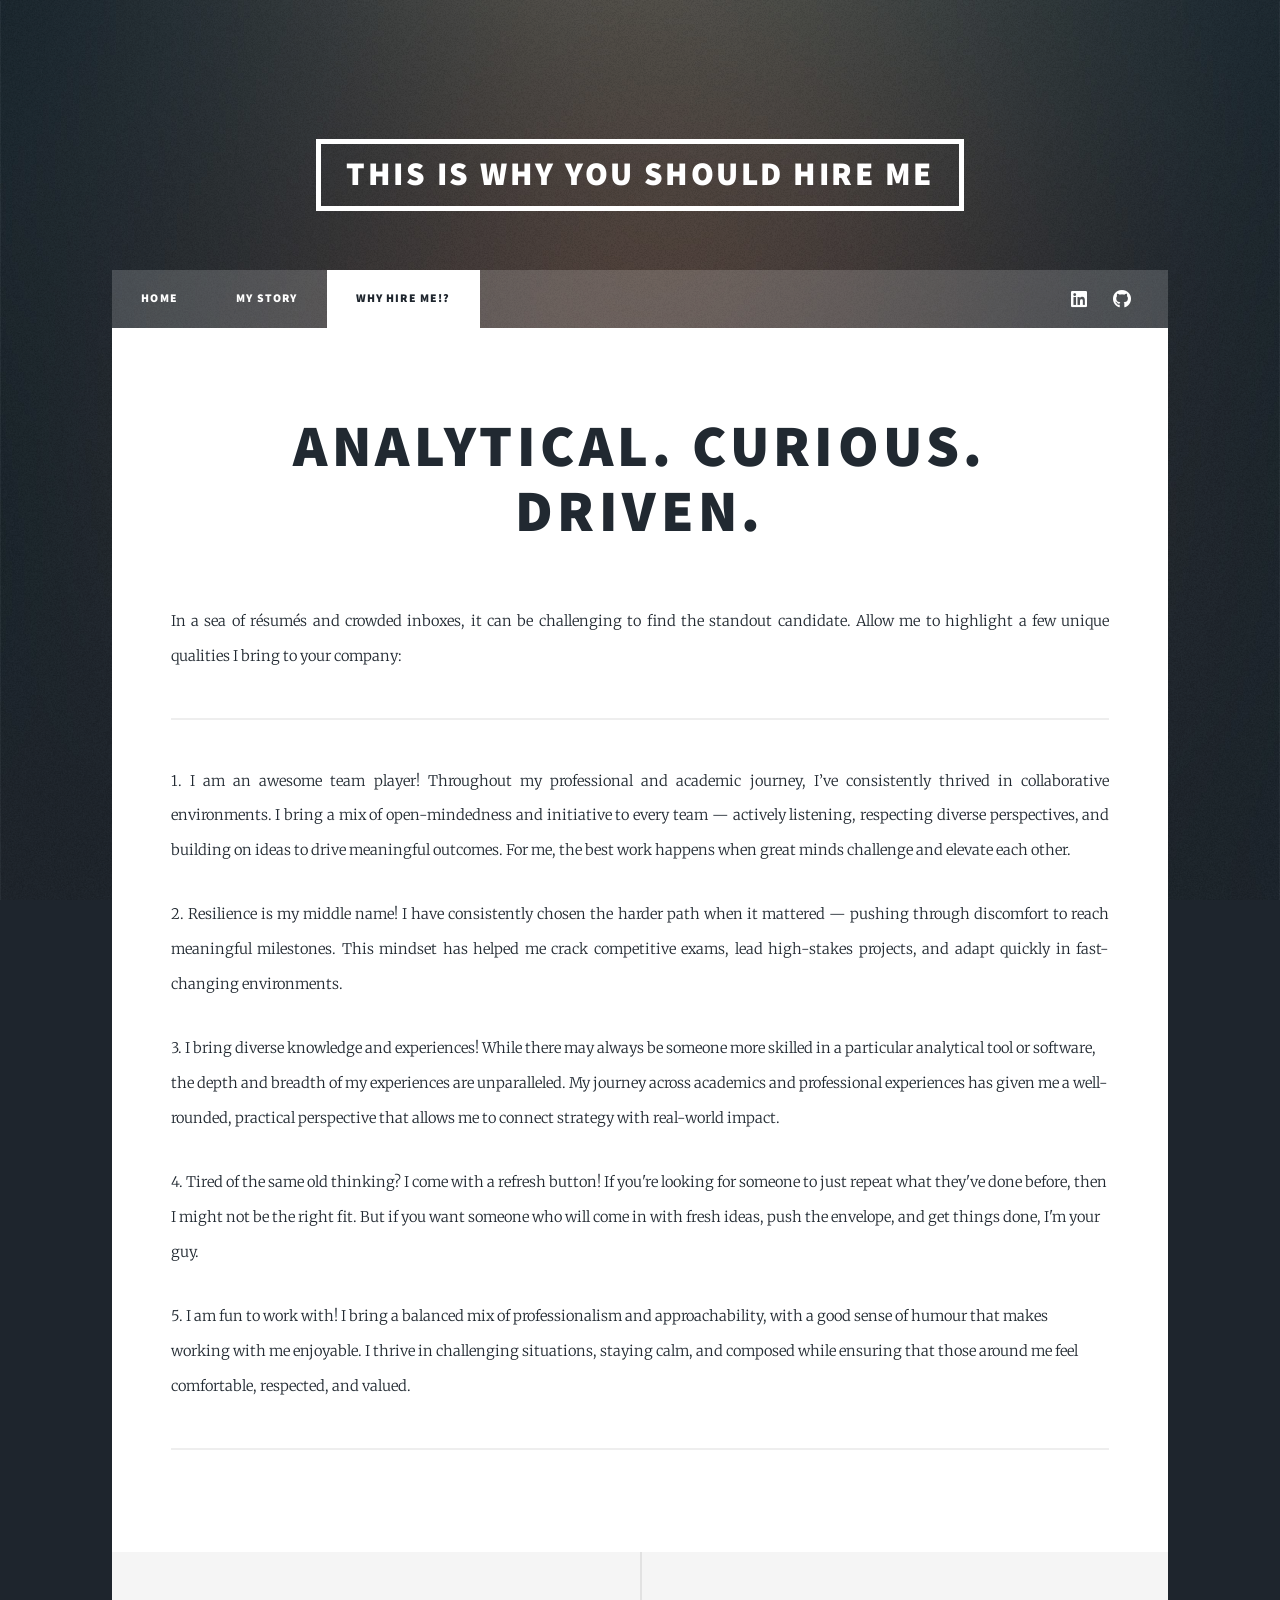
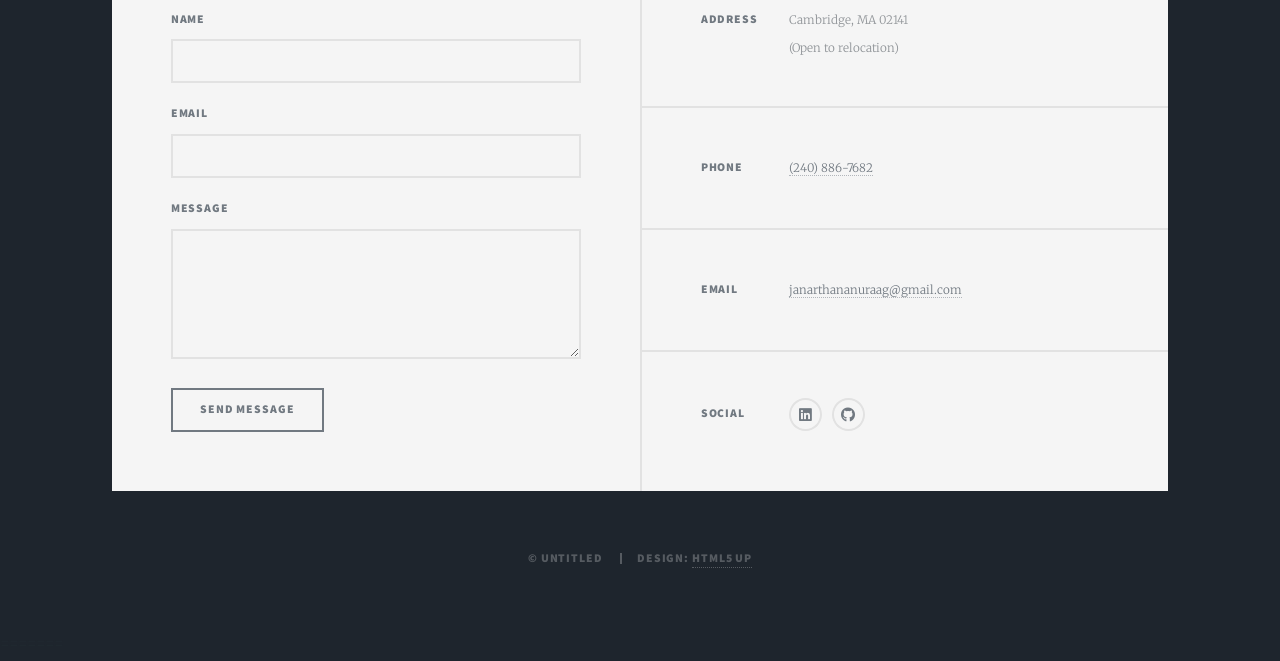
==== commit 856909d7: "Add files via upload Initial commit" ====
--- a/elements.html
+++ b/elements.html
@@ -1,142 +1,168 @@
-<!DOCTYPE HTML>
-<!--
+<<<<<<< HEAD <!DOCTYPE HTML>
+	<!--
 	Massively by HTML5 UP
 	html5up.net | @ajlkn
 	Free for personal and commercial use under the CCA 3.0 license (html5up.net/license)
 -->
-<html>
+	<html>
+
 	<head>
 		<title>Janarthan Anuraag Portfolio</title>
 		<meta charset="utf-8" />
 		<meta name="viewport" content="width=device-width, initial-scale=1, user-scalable=no" />
 		<link rel="stylesheet" href="assets/css/main.css" />
-		<noscript><link rel="stylesheet" href="assets/css/noscript.css" /></noscript>
+		<noscript>
+			<link rel="stylesheet" href="assets/css/noscript.css" />
+		</noscript>
 	</head>
+
 	<body class="is-preload">
 
 		<!-- Wrapper -->
-			<div id="wrapper">
+		<div id="wrapper">
 
-				<!-- Header -->
-					<header id="header">
-						<a href="index.html" class="logo">THIS IS WHY YOU SHOULD HIRE ME</a>
+			<!-- Header -->
+			<header id="header">
+				<a href="index.html" class="logo">THIS IS WHY YOU SHOULD HIRE ME</a>
+			</header>
+
+			<!-- Nav -->
+			<nav id="nav">
+				<ul class="links">
+					<li><a href="index.html">HOME</a></li>
+					<li><a href="generic.html">MY STORY</a></li>
+					<li class="active"><a href="elements.html">WHY HIRE ME!?</a></li>
+				</ul>
+				<ul class="icons">
+
+
+					<li><a href="https://www.linkedin.com/in/januraag/" class="icon brands fa-linkedin"><span
+								class="label">linkedin</span></a></li>
+					<li><a href="https://github.com/Janarthan-Anuraag" class="icon brands fa-github"><span
+								class="label">GitHub</span></a></li>
+				</ul>
+			</nav>
+
+			<!-- Main -->
+			<div id="main">
+
+				<!-- Post -->
+				<section class="post">
+					<header class="major">
+						<h1>Analytical. Curious. Driven.<br />
+						</h1>
 					</header>
 
-				<!-- Nav -->
-					<nav id="nav">
-						<ul class="links">
-							<li><a href="index.html">HOME</a></li>
-							<li><a href="generic.html">MY STORY</a></li>
-							<li class="active"><a href="elements.html">WHY HIRE ME!?</a></li>
-						</ul>
-						<ul class="icons">
-							
-							
-							<li><a href="https://www.linkedin.com/in/januraag/" class="icon brands fa-linkedin"><span class="label">linkedin</span></a></li>
-							<li><a href="https://github.com/Janarthan-Anuraag" class="icon brands fa-github"><span class="label">GitHub</span></a></li>
-						</ul>
-					</nav>
+					<!-- Text stuff -->
+					<p>In a sea of résumés and crowded inboxes, it can be challenging to find the standout candidate.
+						Allow me to highlight a few unique qualities I bring to your company:</p>
+					<hr />
 
-				<!-- Main -->
-					<div id="main">
 
-						<!-- Post -->
-							<section class="post">
-								<header class="major">
-									<h1>Analytical. Curious. Driven.<br />
-									</h1>
-								</header>
-
-								<!-- Text stuff -->
-									<p>In a sea of résumés and crowded inboxes, it can be challenging to find the standout candidate. Allow me to highlight a few unique qualities I bring to your company:</p>
-									<hr />
-									
-										
-									</header>
-									<p> 1.	I am an awesome team player! Throughout my professional and academic journey, I’ve consistently thrived in collaborative environments. I bring a mix of open-mindedness and initiative to every team — actively listening, respecting diverse perspectives, and building on ideas to drive meaningful outcomes. For me, the best work happens when great minds challenge and elevate each other.</p>
-									<p>	2. 	Resilience is my middle name! I have consistently chosen the harder path when it mattered — pushing through discomfort to reach meaningful milestones. This mindset has helped me crack competitive exams, lead high-stakes projects, and adapt quickly in fast-changing environments.</p>
-										3.	I bring diverse knowledge and experiences! While there may always be someone more skilled in a particular analytical tool or software, the depth and breadth of my experiences are unparalleled. My journey across academics and professional experiences has given me a well-rounded, practical perspective that allows me to connect strategy with real-world impact.</p>
-										4.	Tired of the same old thinking? I come with a refresh button! If you're looking for someone to just repeat what they've done before, then I might not be the right fit. But if you want someone who will come in with fresh ideas, push the envelope, and get things done, I'm your guy.</p>
-										5.	I am fun to work with! I bring a balanced mix of professionalism and approachability, with a good sense of humour that makes working with me enjoyable. I thrive in challenging situations, staying calm, and composed while ensuring that those around me feel comfortable, respected, and valued.
-										</p>
-
-								
-
-									<hr />
-
-								
+					</header>
+					<p> 1. I am an awesome team player! Throughout my professional and academic journey, I’ve
+						consistently thrived in collaborative environments. I bring a mix of open-mindedness and
+						initiative to every team — actively listening, respecting diverse perspectives, and building on
+						ideas to drive meaningful outcomes. For me, the best work happens when great minds challenge and
+						elevate each other.</p>
+					<p> 2. Resilience is my middle name! I have consistently chosen the harder path when it mattered —
+						pushing through discomfort to reach meaningful milestones. This mindset has helped me crack
+						competitive exams, lead high-stakes projects, and adapt quickly in fast-changing environments.
+					</p>
+					3. I bring diverse knowledge and experiences! While there may always be someone more skilled in a
+					particular analytical tool or software, the depth and breadth of my experiences are unparalleled. My
+					journey across academics and professional experiences has given me a well-rounded, practical
+					perspective that allows me to connect strategy with real-world impact.</p>
+					4. Tired of the same old thinking? I come with a refresh button! If you're looking for someone to
+					just repeat what they've done before, then I might not be the right fit. But if you want someone who
+					will come in with fresh ideas, push the envelope, and get things done, I'm your guy.</p>
+					5. I am fun to work with! I bring a balanced mix of professionalism and approachability, with a good
+					sense of humour that makes working with me enjoyable. I thrive in challenging situations, staying
+					calm, and composed while ensuring that those around me feel comfortable, respected, and valued.
+					</p>
 
 
 
-</code></pre>
+					<hr />
 
-							</section>
 
-					</div>
 
-				<!-- Footer -->
-					<footer id="footer">
-						<section>
-							<form method="post" action="#">
-								<div class="fields">
-									<div class="field">
-										<label for="name">Name</label>
-										<input type="text" name="name" id="name" />
-									</div>
-									<div class="field">
-										<label for="email">Email</label>
-										<input type="text" name="email" id="email" />
-									</div>
-									<div class="field">
-										<label for="message">Message</label>
-										<textarea name="message" id="message" rows="3"></textarea>
-									</div>
-								</div>
-								<ul class="actions">
-									<li><input type="submit" value="Send Message" /></li>
-								</ul>
-							</form>
-						</section>
-						<section class="split contact">
-							<section class="alt">
-								<h3>Address</h3>
-								<p>Cambridge, MA 02141<br />
-								(Open to relocation)</p>
-							</section>
-							<section>
-								<h3>Phone</h3>
-								<p><a href="#">(240) 886-7682</a></p>
-							</section>
-							<section>
-								<h3>Email</h3>
-								<p><a href="#">janarthananuraag@gmail.com</a></p>
-							</section>
-							<section>
-								<h3>Social</h3>
-								<ul class="icons alt">
-									
-									<li><a href="https://www.linkedin.com/in/januraag/" class="icon brands fa-linkedin"><span class="label">linkedin</span></a></li>
-									<li><a href="https://github.com/Janarthan-Anuraag" class="icon brands alt fa-github"><span class="label">GitHub</span></a></li>
-								</ul>
-							</section>
-						</section>
-					</footer>
 
-				<!-- Copyright -->
-					<div id="copyright">
-						<ul><li>&copy; Untitled</li><li>Design: <a href="https://html5up.net">HTML5 UP</a></li></ul>
-					</div>
+
+					</code></pre>
+
+				</section>
 
 			</div>
 
+			<!-- Footer -->
+			<footer id="footer">
+				<section>
+					<form method="post" action="#">
+						<div class="fields">
+							<div class="field">
+								<label for="name">Name</label>
+								<input type="text" name="name" id="name" />
+							</div>
+							<div class="field">
+								<label for="email">Email</label>
+								<input type="text" name="email" id="email" />
+							</div>
+							<div class="field">
+								<label for="message">Message</label>
+								<textarea name="message" id="message" rows="3"></textarea>
+							</div>
+						</div>
+						<ul class="actions">
+							<li><input type="submit" value="Send Message" /></li>
+						</ul>
+					</form>
+				</section>
+				<section class="split contact">
+					<section class="alt">
+						<h3>Address</h3>
+						<p>Cambridge, MA 02141<br />
+							(Open to relocation)</p>
+					</section>
+					<section>
+						<h3>Phone</h3>
+						<p><a href="#">(240) 886-7682</a></p>
+					</section>
+					<section>
+						<h3>Email</h3>
+						<p><a href="#">janarthananuraag@gmail.com</a></p>
+					</section>
+					<section>
+						<h3>Social</h3>
+						<ul class="icons alt">
+
+							<li><a href="https://www.linkedin.com/in/januraag/" class="icon brands fa-linkedin"><span
+										class="label">linkedin</span></a></li>
+							<li><a href="https://github.com/Janarthan-Anuraag" class="icon brands alt fa-github"><span
+										class="label">GitHub</span></a></li>
+						</ul>
+					</section>
+				</section>
+			</footer>
+
+			<!-- Copyright -->
+			<div id="copyright">
+				<ul>
+					<li>&copy; Untitled</li>
+					<li>Design: <a href="https://html5up.net">HTML5 UP</a></li>
+				</ul>
+			</div>
+
+		</div>
+
 		<!-- Scripts -->
-			<script src="assets/js/jquery.min.js"></script>
-			<script src="assets/js/jquery.scrollex.min.js"></script>
-			<script src="assets/js/jquery.scrolly.min.js"></script>
-			<script src="assets/js/browser.min.js"></script>
-			<script src="assets/js/breakpoints.min.js"></script>
-			<script src="assets/js/util.js"></script>
-			<script src="assets/js/main.js"></script>
+		<script src="assets/js/jquery.min.js"></script>
+		<script src="assets/js/jquery.scrollex.min.js"></script>
+		<script src="assets/js/jquery.scrolly.min.js"></script>
+		<script src="assets/js/browser.min.js"></script>
+		<script src="assets/js/breakpoints.min.js"></script>
+		<script src="assets/js/util.js"></script>
+		<script src="assets/js/main.js"></script>
 
 	</body>
-</html>+	=======
